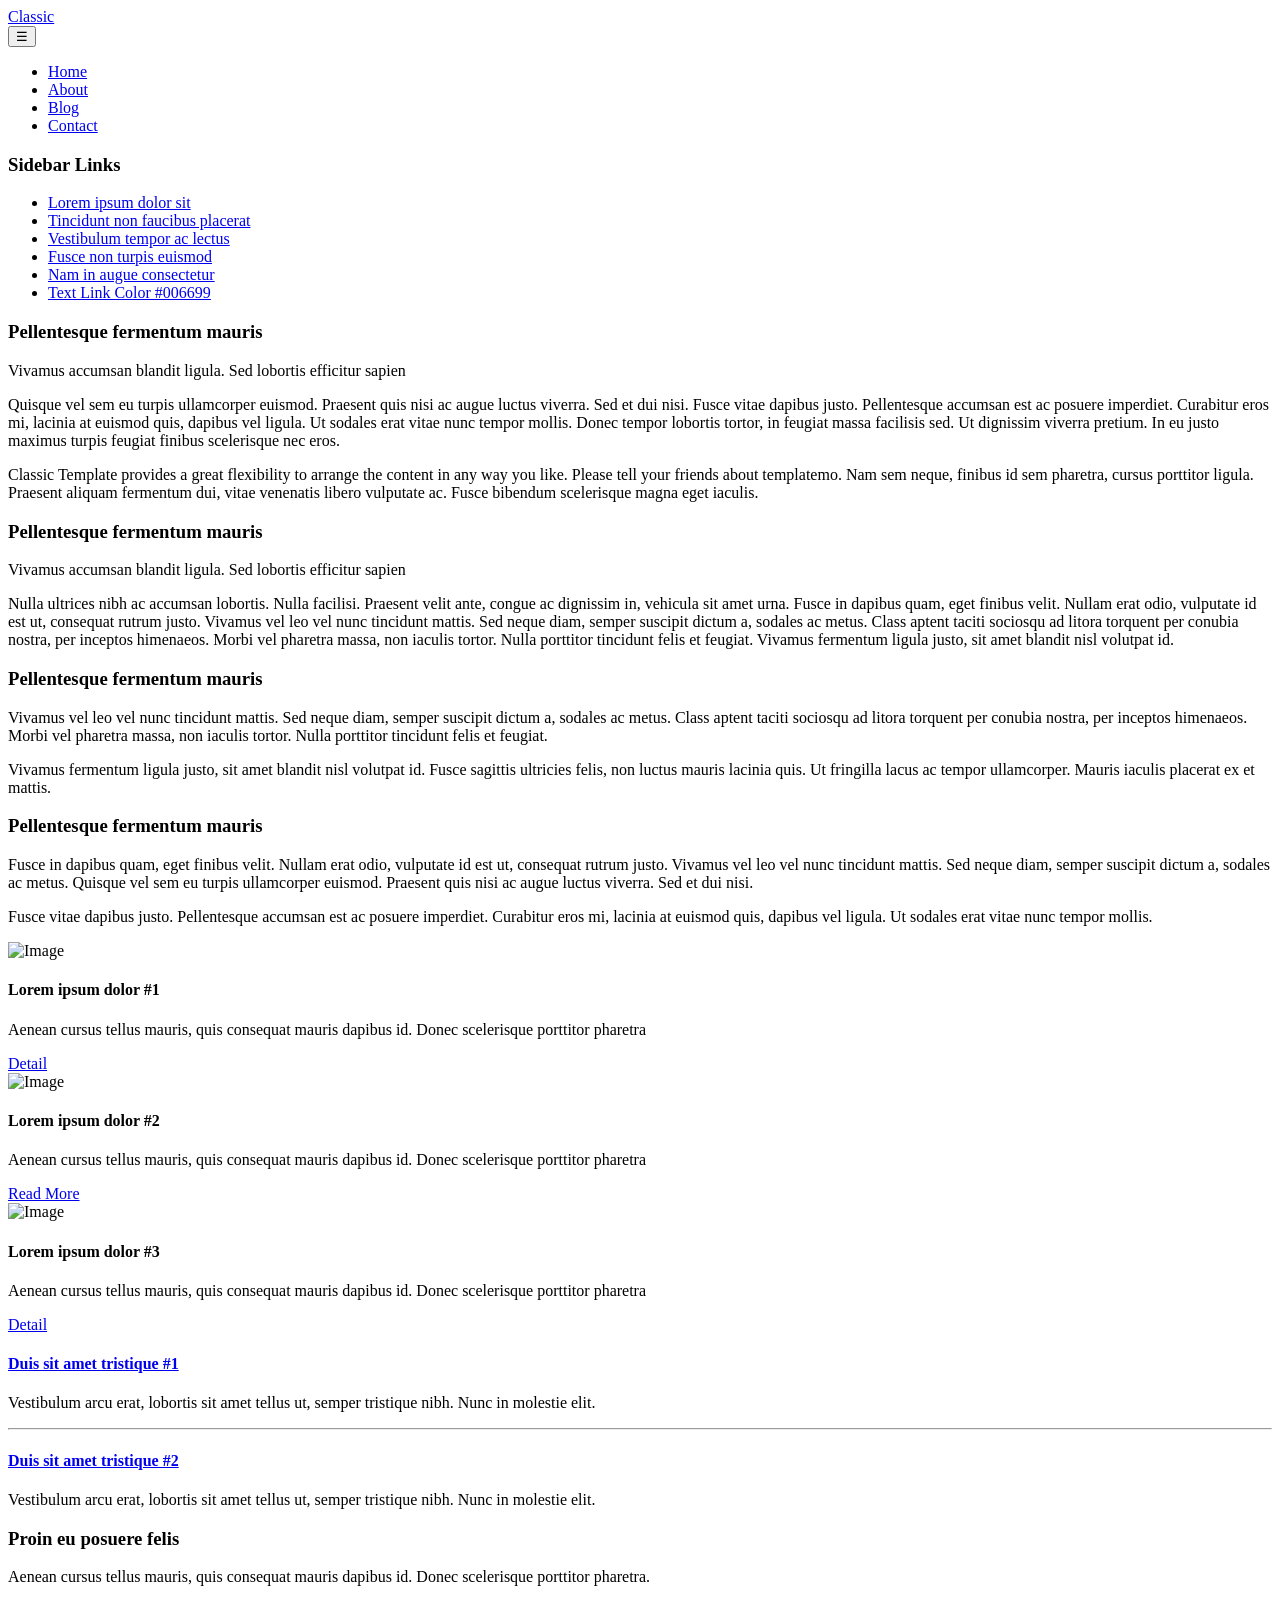
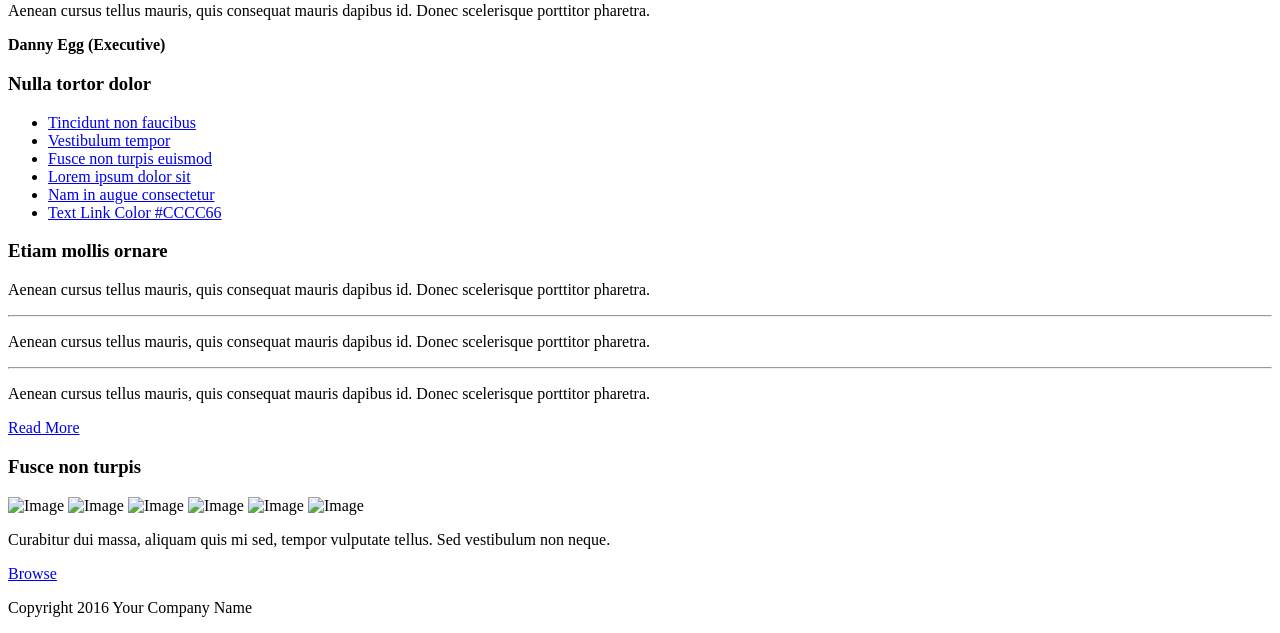
==== about.html @ a9e335c6 "Add files via upload" ====
<!DOCTYPE html>
<html>
<head>
    <meta charset="utf-8">
    <meta http-equiv="X-UA-Compatible" content="IE=edge">
    <meta name="viewport" content="width=device-width, initial-scale=1">

    <title>Classic - About Page</title>

    <link rel="stylesheet" href="https://fonts.googleapis.com/css?family=Open+Sans:300,400"> 
    <link rel="stylesheet" href="css/bootstrap.min.css">                                     
    <link rel="stylesheet" href="css/style.css">


</head>

    <body>
       
        <div class="header">
            <div class="container-fluid">
                <div class="header-inner">
                    <a href="#" class="navbar-brand site-name">Classic</a>
                    
           
                    <nav class="navbar main-nav">

                        <button class="navbar-toggler hidden-md-up" type="button" data-toggle="collapse" data-target="#tmNavbar">
                            &#9776;
                        </button>
                        
                        <div class="collapse navbar-toggleable-sm" id="tmNavbar">
                            <ul class="nav navbar-nav">
                                <li class="nav-item">
                                    <a href="index.html" class="nav-link">Home</a>
                                </li>
                                <li class="nav-item active">
                                    <a href="about.html" class="nav-link">About</a>
                                </li>
                                <li class="nav-item">
                                    <a href="blog.html" class="nav-link">Blog</a>
                                </li>
                                <li class="nav-item">
                                    <a href="contact.html" class="nav-link">Contact</a>
                                </li>
                            </ul>                        
                        </div>
                        
                    </nav>  

                </div>                                  
            </div>            
        </div>

        <div class="about-img-container">
            
        </div>

        <section class="section">
            <div class="container-fluid">
                <div class="row 2-rows-sm-swap">
                    <div class="col-xs-12 col-sm-12 col-md-4 col-lg-3 col-xl-3 2-rows-sm-down-2">
                        
                        <h3 class="gold-text">Sidebar Links</h3>
                        
                        <nav>
                            <ul class="nav">
                                <li><a href="#" class="text-link">Lorem ipsum dolor sit</a></li>
                                <li><a href="#" class="text-link">Tincidunt non faucibus placerat</a></li>
                                <li><a href="#" class="text-link">Vestibulum tempor ac lectus</a></li>
                                <li><a href="#" class="text-link">Fusce non turpis euismod</a></li>
                                <li><a href="#" class="text-link">Nam in augue consectetur</a></li>
                                <li><a href="#" class="text-link">Text Link Color #006699</a></li>
                            </ul>
                        </nav>   

                    </div>

                    <div class="col-xs-12 col-sm-12 col-md-8 col-lg-9 col-xl-9 2-rows-sm-down-1">
                        <h3 class="gold-text">Pellentesque fermentum mauris</h3>
                        <p>Vivamus accumsan blandit ligula. Sed lobortis efficitur sapien</p>
                        <p>Quisque vel sem eu turpis ullamcorper euismod. Praesent quis nisi ac augue luctus viverra. Sed et dui nisi. Fusce vitae dapibus justo. Pellentesque accumsan est ac posuere imperdiet. Curabitur eros mi, lacinia at euismod quis, dapibus vel ligula. Ut sodales erat vitae nunc tempor mollis. Donec tempor lobortis tortor, in feugiat massa facilisis sed. Ut dignissim viverra pretium. In eu justo maximus turpis feugiat finibus scelerisque nec eros.</p>
                        <p>
                        Classic Template provides a great flexibility to arrange the content in any way you like. Please tell your friends about templatemo. Nam sem neque, finibus id sem pharetra, cursus porttitor ligula. Praesent aliquam fermentum dui, vitae venenatis libero vulputate ac. Fusce bibendum scelerisque magna eget iaculis.</p>
                    </div>
                </div>
                
                <div class="row margin-t-mid">
                    <div class="col-xs-12">
                        <h3 class="gold-text">Pellentesque fermentum mauris</h3>
                        <p>Vivamus accumsan blandit ligula. Sed lobortis efficitur sapien</p>
                        <p>Nulla ultrices nibh ac accumsan lobortis. Nulla facilisi. Praesent velit ante, congue ac dignissim in, vehicula sit amet urna. Fusce in dapibus quam, eget finibus velit. Nullam erat odio, vulputate id est ut, consequat rutrum justo. Vivamus vel leo vel nunc tincidunt mattis. Sed neque diam, semper suscipit dictum a, sodales ac metus. Class aptent taciti sociosqu ad litora torquent per conubia nostra, per inceptos himenaeos. Morbi vel pharetra massa, non iaculis tortor. Nulla porttitor tincidunt felis et feugiat. Vivamus fermentum ligula justo, sit amet blandit nisl volutpat id.</p>
                    </div>
                </div>

                <div class="row margin-t-mid">
                    <div class="col-xs-12 col-sm-12 col-md-6 col-lg-6 col-xl-6 sm-m-b">
                        <h3 class="gold-text">Pellentesque fermentum mauris</h3>
                        <p>Vivamus vel leo vel nunc tincidunt mattis. Sed neque diam, semper suscipit dictum a, sodales ac metus. Class aptent taciti sociosqu ad litora torquent per conubia nostra, per inceptos himenaeos. Morbi vel pharetra massa, non iaculis tortor. Nulla porttitor tincidunt felis et feugiat.</p>
                        <p>Vivamus fermentum ligula justo, sit amet blandit nisl volutpat id. Fusce sagittis ultricies felis, non luctus mauris lacinia quis. Ut fringilla lacus ac tempor ullamcorper. Mauris iaculis placerat ex et mattis.</p>
                    </div>

                    <div class="col-xs-12 col-sm-12 col-md-6 col-lg-6 col-xl-6">
                        <h3 class="gold-text">Pellentesque fermentum mauris</h3>
                        <p>
                            Fusce in dapibus quam, eget finibus velit. Nullam erat odio, vulputate id est ut, consequat rutrum justo. Vivamus vel leo vel nunc tincidunt mattis. Sed neque diam, semper suscipit dictum a, sodales ac metus. Quisque vel sem eu turpis ullamcorper euismod. Praesent quis nisi ac augue luctus viverra. Sed et dui nisi.
                        </p>
                        <p>
                            Fusce vitae dapibus justo. Pellentesque accumsan est ac posuere imperdiet. Curabitur eros mi, lacinia at euismod quis, dapibus vel ligula. Ut sodales erat vitae nunc tempor mollis.
                        </p>
                    </div>

                </div>

                <div class="row margin-t-mid">
                    <div class="col-xs-12 col-sm-6 col-md-3 col-lg-3 col-xl-3">

                        <div class="content-box">
                            <img src="img/img-310x180-1.jpg" alt="Image" class="margin-b-30 img-fluid">
                            <h4 class="margin-b-20 gold-text">Lorem ipsum dolor #1</h4>
                            <p class="margin-b-20">Aenean cursus tellus mauris, quis
                            consequat mauris dapibus id. Donec
                            scelerisque porttitor pharetra</p>
                            <a href="#" class="btn text-uppercase">Detail</a>    
                        </div>  

                    </div>

                    <div class="col-xs-12 col-sm-6 col-md-3 col-lg-3 col-xl-3">

                        <div class="content-box">
                            <img src="img/img-310x180-2.jpg" alt="Image" class="margin-b-30 img-fluid">
                            <h4 class="margin-b-20 gold-text">Lorem ipsum dolor #2</h4>
                            <p class="margin-b-20">Aenean cursus tellus mauris, quis
                            consequat mauris dapibus id. Donec
                            scelerisque porttitor pharetra</p>
                            <a href="#" class="btn text-uppercase">Read More</a>    
                        </div>  

                    </div>

                    <div class="col-xs-12 col-sm-6 col-md-3 col-lg-3 col-xl-3">

                        <div class="content-box">
                            <img src="img/img-310x180-3.jpg" alt="Image" class="margin-b-30 img-fluid">
                            <h4 class="margin-b-20 gold-text">Lorem ipsum dolor #3</h4>
                            <p class="margin-b-20">Aenean cursus tellus mauris, quis
                            consequat mauris dapibus id. Donec
                            scelerisque porttitor pharetra</p>
                            <a href="#" class="btn text-uppercase">Detail</a>    
                        </div>  

                    </div>

                    <div class="col-xs-12 col-sm-6 col-md-3 col-lg-3 col-xl-3">

                        <div class="content-box margin-b-30">
                            <a href="#" class="text-link"><h4 class="margin-b-20 thin-font">Duis sit amet tristique #1</h4></a>
                            <p class="margin-b-30">Vestibulum arcu erat, lobortis sit amet tellus ut, semper tristique nibh. Nunc in molestie elit.</p><hr>
                        </div>
                        <div class="content-box">
                            <a href="#" class="text-link"><h4 class="margin-b-20 thin-font">Duis sit amet tristique #2</h4></a>
                            <p>Vestibulum arcu erat, lobortis sit amet tellus ut, semper tristique nibh. Nunc in molestie elit.</p>
                        </div>  

                    </div>
                </div> 

            </div>
        </section>
        
        <footer class="footer">
            <div class="container-fluid">
                <div class="row">
                    
                    <div class="col-xs-12 col-sm-6 col-md-6 col-lg-3 col-xl-3">
                        
                        <div class="footer-content-box">
                            <h3 class="gold-text title footer-content-box-title">Proin eu posuere felis</h3>
                            <div class="gray-bg">
                                <p>Aenean cursus tellus mauris, quis consequat mauris dapibus id. Donec scelerisque porttitor pharetra.</p>
                                <p>Aenean cursus tellus mauris, quis consequat mauris dapibus id. Donec scelerisque porttitor pharetra.</p>
                                <p><strong>Danny Egg (Executive)</strong></p>    
                            </div>    
                        </div>
                                                
                    </div>

                    <div class="col-xs-12 col-sm-6 col-md-6 col-lg-3 col-xl-3">
                        <div class="footer-content-box footer-links-container">
                        
                            <h3 class="gold-text title footer-content-box-title">Nulla tortor dolor</h3>
                            <nav>
                                <ul class="nav">
                                    <li><a href="#" class="footer-link">Tincidunt non faucibus</a></li>
                                    <li><a href="#" class="footer-link">Vestibulum tempor</a></li>
                                    <li><a href="#" class="footer-link">Fusce non turpis euismod</a></li>
                                    <li><a href="#" class="footer-link">Lorem ipsum dolor sit</a></li>
                                    <li><a href="#" class="footer-link">Nam in augue consectetur</a></li>
                                    <li><a href="#" class="footer-link">Text Link Color #CCCC66</a></li>
                                </ul>
                            </nav>

                        </div>
                        
                    </div>

   
                    <div class="clearfix hidden-lg-up"></div>

                    <div class="col-xs-12 col-sm-6 col-md-6 col-lg-3 col-xl-3">

                        <div class="footer-content-box">
                        
                            <h3 class="gold-text title footer-content-box-title">Etiam mollis ornare</h3>
                            <p class="margin-b-30">Aenean cursus tellus mauris, quis consequat mauris dapibus id. Donec scelerisque porttitor pharetra.</p><hr class="margin-b-30">
                            <p class="margin-b-30">Aenean cursus tellus mauris, quis consequat mauris dapibus id. Donec scelerisque porttitor pharetra.</p><hr class="margin-b-30">
                            <p class="margin-b-30">Aenean cursus tellus mauris, quis consequat mauris dapibus id. Donec scelerisque porttitor pharetra.</p>
                            <a href="#" class="btn btn-gray text-uppercase">Read More</a>

                        </div>
                        
                    </div>

                    <div class="col-xs-12 col-sm-6 col-md-6 col-lg-3 col-xl-3">

                        <div class="footer-content-box">
                        
                            <h3 class="gold-text title footer-content-box-title">Fusce non turpis</h3>
                            <div class="margin-b-30">
                                <img src="img/img-100x100-1.jpg" alt="Image" class="footer-thumbnail">
                                <img src="img/img-100x100-2.jpg" alt="Image" class="footer-thumbnail">
                                <img src="img/img-100x100-3.jpg" alt="Image" class="footer-thumbnail">
                                <img src="img/img-100x100-4.jpg" alt="Image" class="footer-thumbnail">
                                <img src="img/img-100x100-5.jpg" alt="Image" class="footer-thumbnail">
                                <img src="img/img-100x100-6.jpg" alt="Image" class="footer-thumbnail">
                            </div>
                            <p class="margin-b-20">Curabitur dui massa, aliquam quis mi sed, tempor vulputate tellus. Sed vestibulum non neque.</p>
                            <a href="#" class="btn btn-gray text-uppercase">Browse</a>

                        </div>
                        
                    </div>


                </div>

                <div class="row">
                    <div class="col-xs-12 copyright-col">
                        <p class="copyright-text">Copyright 2016 Your Company Name</p>
                    </div>
                </div>
            </div>
        </footer>

 
        <script src="js/jquery-1.11.3.min.js"></script>
        <script src="https://www.atlasestateagents.co.uk/javascript/tether.min.js"></script> 
        <script src="js/bootstrap.min.js"></script>
       
</body>
</html>
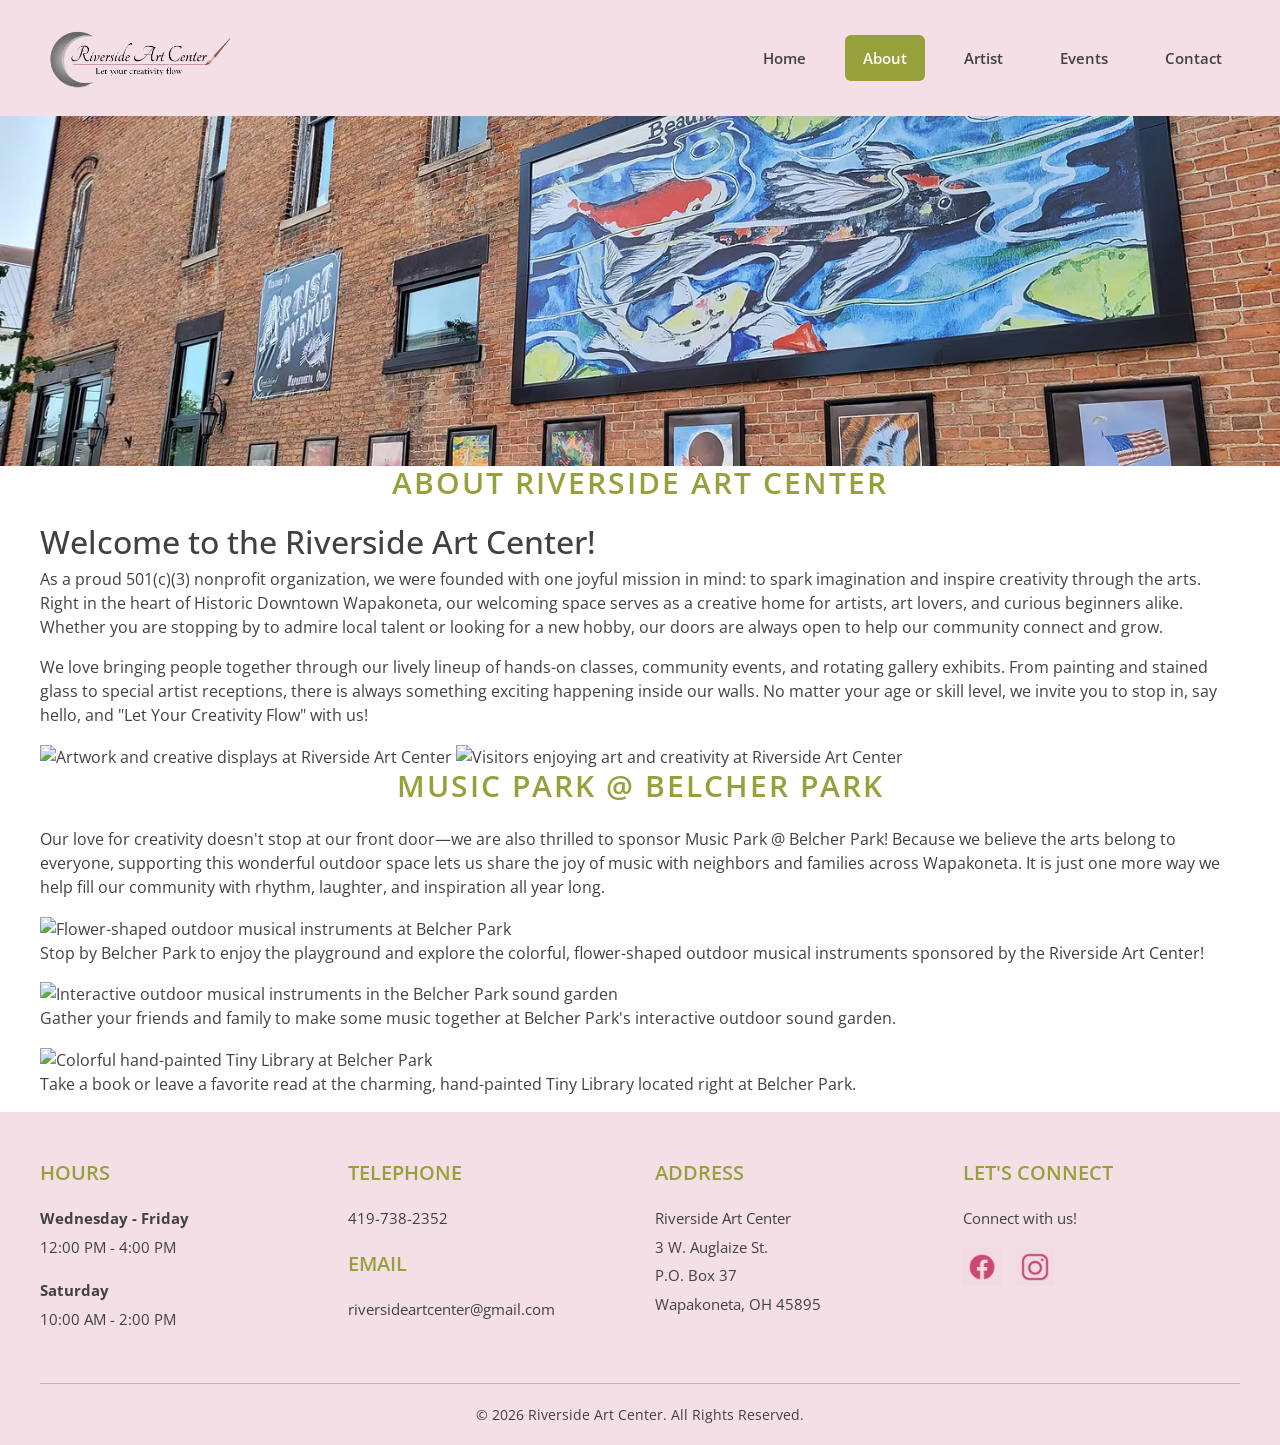
==== commit e50766af: "Update about.html" ====
--- a/about.html
+++ b/about.html
@@ -1,261 +1,339 @@
+
 <!DOCTYPE html>
-<html>
+<html lang="en">
 <head>
-    <meta charset="utf-8">
-    <meta http-equiv="X-UA-Compatible" content="IE=edge">
+    <meta charset="UTF-8">
     <meta name="viewport" content="width=device-width, initial-scale=1">
 
-    <title>Classic - About Page</title>
-
-    <link rel="stylesheet" href="https://fonts.googleapis.com/css?family=Open+Sans:300,400"> 
-    <link rel="stylesheet" href="css/bootstrap.min.css">                                     
-    <link rel="stylesheet" href="css/style.css">
-
-
+    <title>Riverside Art Center | About</title>
+
+    <!-- Google Font -->
+    <link rel="stylesheet" href="https://fonts.googleapis.com/css?family=Open+Sans:300,400,600,700">
+
+    <!-- Bootstrap stylesheet -->
+    <link rel="stylesheet" href="bootstrap.min.css">
+
+    <!-- Main stylesheet -->
+    <link rel="stylesheet" href="style.css">
 </head>
 
-    <body>
-       
-        <div class="header">
+<body>
+
+    <!-- HEADER: LOGO AND NAVIGATION -->
+    <header class="header">
+        <div class="container-fluid">
+            <div class="header-inner">
+
+                <!-- WEBSITE LOGO -->
+                <a href="index.html" class="logo-link">
+                    <img src="logooo.png"
+                         alt="Riverside Art Center Logo"
+                         class="rac-logo">
+                </a>
+
+                <!-- WEBSITE NAVIGATION -->
+                <nav class="main-nav" aria-label="Main navigation">
+                    <ul class="nav navbar-nav">
+
+                        <li class="nav-item">
+                            <a href="index.html" class="nav-link">Home</a>
+                        </li>
+
+                        <li class="nav-item active">
+                            <a href="about.html" class="nav-link"
+                               aria-current="page">About</a>
+                        </li>
+
+                        <li class="nav-item">
+                            <a href="artist.html" class="nav-link">Artist</a>
+                        </li>
+
+                        <li class="nav-item">
+                            <a href="events.html" class="nav-link">Events</a>
+                        </li>
+
+                        <li class="nav-item">
+                            <a href="contact.html" class="nav-link">Contact</a>
+                        </li>
+
+                    </ul>
+                </nav>
+
+            </div>
+        </div>
+    </header>
+
+
+    <!-- KOI FISH HEADER IMAGE -->
+    <section class="koi-banner">
+        <img src="home2.jpg"
+             alt="Beautiful koi fish swimming in water"
+             class="banner-image">
+    </section>
+
+
+    <!-- MAIN ABOUT PAGE CONTENT -->
+    <main>
+
+        <!-- WELCOME SECTION -->
+        <section class="about-welcome-section">
             <div class="container-fluid">
-                <div class="header-inner">
-                    <a href="#" class="navbar-brand site-name">Classic</a>
-                    
-           
-                    <nav class="navbar main-nav">
-
-                        <button class="navbar-toggler hidden-md-up" type="button" data-toggle="collapse" data-target="#tmNavbar">
-                            &#9776;
-                        </button>
-                        
-                        <div class="collapse navbar-toggleable-sm" id="tmNavbar">
-                            <ul class="nav navbar-nav">
-                                <li class="nav-item">
-                                    <a href="index.html" class="nav-link">Home</a>
-                                </li>
-                                <li class="nav-item active">
-                                    <a href="about.html" class="nav-link">About</a>
-                                </li>
-                                <li class="nav-item">
-                                    <a href="blog.html" class="nav-link">Blog</a>
-                                </li>
-                                <li class="nav-item">
-                                    <a href="contact.html" class="nav-link">Contact</a>
-                                </li>
-                            </ul>                        
+
+                <h1 class="section-heading">
+                    About Riverside Art Center
+                </h1>
+
+                <!-- WELCOME PARAGRAPHS IN ONE BOX -->
+                <div class="about-welcome-box">
+
+                    <h2>Welcome to the Riverside Art Center!</h2>
+
+                    <p>
+                        As a proud 501(c)(3) nonprofit organization,
+                        we were founded with one joyful mission in mind:
+                        to spark imagination and inspire creativity
+                        through the arts. Right in the heart of Historic
+                        Downtown Wapakoneta, our welcoming space serves
+                        as a creative home for artists, art lovers,
+                        and curious beginners alike. Whether you are
+                        stopping by to admire local talent or looking
+                        for a new hobby, our doors are always open
+                        to help our community connect and grow.
+                    </p>
+
+                    <p>
+                        We love bringing people together through our
+                        lively lineup of hands-on classes, community
+                        events, and rotating gallery exhibits. From
+                        painting and stained glass to special artist
+                        receptions, there is always something exciting
+                        happening inside our walls. No matter your age
+                        or skill level, we invite you to stop in,
+                        say hello, and "Let Your Creativity Flow"
+                        with us!
+                    </p>
+
+                </div>
+
+
+                <!-- TWO ABOUT IMAGES -->
+                <div class="about-image-grid">
+
+                    <!-- FIRST ABOUT IMAGE -->
+                    <img src="about1.jpg"
+                         alt="Artwork and creative displays at Riverside Art Center"
+                         class="about-image">
+
+                    <!-- SECOND ABOUT IMAGE -->
+                    <img src="about2.jpg"
+                         alt="Visitors enjoying art and creativity at Riverside Art Center"
+                         class="about-image">
+
+                </div>
+
+            </div>
+        </section>
+
+
+        <!-- MUSIC PARK SECTION -->
+        <section class="music-park-section">
+            <div class="container-fluid">
+
+                <h2 class="section-heading">
+                    Music Park @ Belcher Park
+                </h2>
+
+                <p class="music-park-intro">
+                    Our love for creativity doesn't stop at our front
+                    door—we are also thrilled to sponsor Music Park
+                    @ Belcher Park! Because we believe the arts belong
+                    to everyone, supporting this wonderful outdoor
+                    space lets us share the joy of music with neighbors
+                    and families across Wapakoneta. It is just one
+                    more way we help fill our community with rhythm,
+                    laughter, and inspiration all year long.
+                </p>
+
+
+                <!-- THREE MUSIC PARK IMAGE CARDS -->
+                <div class="music-park-grid">
+
+                    <!-- FIRST IMAGE: PLAYGROUND -->
+                    <article class="music-park-card">
+
+                        <img src="park1.jpg"
+                             alt="Flower-shaped outdoor musical instruments at Belcher Park"
+                             class="music-park-image">
+
+                        <div class="music-park-card-text">
+                            <p>
+                                Stop by Belcher Park to enjoy the
+                                playground and explore the colorful,
+                                flower-shaped outdoor musical
+                                instruments sponsored by the
+                                Riverside Art Center!
+                            </p>
                         </div>
-                        
-                    </nav>  
-
-                </div>                                  
-            </div>            
+
+                    </article>
+
+
+                    <!-- SECOND IMAGE: SOUND GARDEN -->
+                    <article class="music-park-card">
+
+                        <img src="park2.jpg"
+                             alt="Interactive outdoor musical instruments in the Belcher Park sound garden"
+                             class="music-park-image">
+
+                        <div class="music-park-card-text">
+                            <p>
+                                Gather your friends and family to
+                                make some music together at Belcher
+                                Park's interactive outdoor sound
+                                garden.
+                            </p>
+                        </div>
+
+                    </article>
+
+
+                    <!-- THIRD IMAGE: TINY LIBRARY -->
+                    <article class="music-park-card">
+
+                        <img src="park3.jpg"
+                             alt="Colorful hand-painted Tiny Library at Belcher Park"
+                             class="music-park-image">
+
+                        <div class="music-park-card-text">
+                            <p>
+                                Take a book or leave a favorite
+                                read at the charming, hand-painted
+                                Tiny Library located right at
+                                Belcher Park.
+                            </p>
+                        </div>
+
+                    </article>
+
+                </div>
+
+            </div>
+        </section>
+
+    </main>
+
+
+    <!-- FOOTER -->
+    <footer class="footer">
+
+        <div class="container-fluid">
+
+            <div class="footer-grid">
+
+                <!-- HOURS -->
+                <div class="footer-column">
+                    <h3>Hours</h3>
+
+                    <p>
+                        <strong>Wednesday - Friday</strong><br>
+                        12:00 PM - 4:00 PM
+                    </p>
+
+                    <p>
+                        <strong>Saturday</strong><br>
+                        10:00 AM - 2:00 PM
+                    </p>
+                </div>
+
+
+                <!-- TELEPHONE AND EMAIL -->
+                <div class="footer-column">
+                    <h3>Telephone</h3>
+
+                    <p>
+                        <a href="tel:4197382352">
+                            419-738-2352
+                        </a>
+                    </p>
+
+                    <h3 class="footer-subheading">Email</h3>
+
+                    <p>
+                        <a href="mailto:riversideartcenter@gmail.com">
+                            riversideartcenter@gmail.com
+                        </a>
+                    </p>
+                </div>
+
+
+                <!-- ADDRESS -->
+                <div class="footer-column">
+                    <h3>Address</h3>
+
+                    <p>
+                        Riverside Art Center<br>
+                        3 W. Auglaize St.<br>
+                        P.O. Box 37<br>
+                        Wapakoneta, OH 45895
+                    </p>
+                </div>
+
+
+                <!-- SOCIAL MEDIA -->
+                <div class="footer-column social-column">
+                    <h3>Let's Connect</h3>
+
+                    <p>Connect with us!</p>
+
+                    <div class="social-icons">
+
+                        <!-- FACEBOOK ICON -->
+                        <a href="https://www.facebook.com/"
+                           target="_blank"
+                           rel="noopener noreferrer"
+                           aria-label="Visit Riverside Art Center on Facebook">
+
+                            <img src="facebook.jpeg"
+                                 alt="Facebook"
+                                 class="social-icon">
+                        </a>
+
+
+                        <!-- INSTAGRAM ICON -->
+                        <a href="https://www.instagram.com/riversideartcenterwapak/?hl=en"
+                           target="_blank"
+                           rel="noopener noreferrer"
+                           aria-label="Visit Riverside Art Center on Instagram">
+
+                            <img src="instagram.jpeg"
+                                 alt="Instagram"
+                                 class="social-icon">
+                        </a>
+
+                    </div>
+                </div>
+
+            </div>
+
+
+            <!-- COPYRIGHT -->
+            <div class="copyright-col">
+                <p class="copyright-text">
+                    © 2026 Riverside Art Center. All Rights Reserved.
+                </p>
+            </div>
+
         </div>
 
-        <div class="about-img-container">
-            
-        </div>
-
-        <section class="section">
-            <div class="container-fluid">
-                <div class="row 2-rows-sm-swap">
-                    <div class="col-xs-12 col-sm-12 col-md-4 col-lg-3 col-xl-3 2-rows-sm-down-2">
-                        
-                        <h3 class="gold-text">Sidebar Links</h3>
-                        
-                        <nav>
-                            <ul class="nav">
-                                <li><a href="#" class="text-link">Lorem ipsum dolor sit</a></li>
-                                <li><a href="#" class="text-link">Tincidunt non faucibus placerat</a></li>
-                                <li><a href="#" class="text-link">Vestibulum tempor ac lectus</a></li>
-                                <li><a href="#" class="text-link">Fusce non turpis euismod</a></li>
-                                <li><a href="#" class="text-link">Nam in augue consectetur</a></li>
-                                <li><a href="#" class="text-link">Text Link Color #006699</a></li>
-                            </ul>
-                        </nav>   
-
-                    </div>
-
-                    <div class="col-xs-12 col-sm-12 col-md-8 col-lg-9 col-xl-9 2-rows-sm-down-1">
-                        <h3 class="gold-text">Pellentesque fermentum mauris</h3>
-                        <p>Vivamus accumsan blandit ligula. Sed lobortis efficitur sapien</p>
-                        <p>Quisque vel sem eu turpis ullamcorper euismod. Praesent quis nisi ac augue luctus viverra. Sed et dui nisi. Fusce vitae dapibus justo. Pellentesque accumsan est ac posuere imperdiet. Curabitur eros mi, lacinia at euismod quis, dapibus vel ligula. Ut sodales erat vitae nunc tempor mollis. Donec tempor lobortis tortor, in feugiat massa facilisis sed. Ut dignissim viverra pretium. In eu justo maximus turpis feugiat finibus scelerisque nec eros.</p>
-                        <p>
-                        Classic Template provides a great flexibility to arrange the content in any way you like. Please tell your friends about templatemo. Nam sem neque, finibus id sem pharetra, cursus porttitor ligula. Praesent aliquam fermentum dui, vitae venenatis libero vulputate ac. Fusce bibendum scelerisque magna eget iaculis.</p>
-                    </div>
-                </div>
-                
-                <div class="row margin-t-mid">
-                    <div class="col-xs-12">
-                        <h3 class="gold-text">Pellentesque fermentum mauris</h3>
-                        <p>Vivamus accumsan blandit ligula. Sed lobortis efficitur sapien</p>
-                        <p>Nulla ultrices nibh ac accumsan lobortis. Nulla facilisi. Praesent velit ante, congue ac dignissim in, vehicula sit amet urna. Fusce in dapibus quam, eget finibus velit. Nullam erat odio, vulputate id est ut, consequat rutrum justo. Vivamus vel leo vel nunc tincidunt mattis. Sed neque diam, semper suscipit dictum a, sodales ac metus. Class aptent taciti sociosqu ad litora torquent per conubia nostra, per inceptos himenaeos. Morbi vel pharetra massa, non iaculis tortor. Nulla porttitor tincidunt felis et feugiat. Vivamus fermentum ligula justo, sit amet blandit nisl volutpat id.</p>
-                    </div>
-                </div>
-
-                <div class="row margin-t-mid">
-                    <div class="col-xs-12 col-sm-12 col-md-6 col-lg-6 col-xl-6 sm-m-b">
-                        <h3 class="gold-text">Pellentesque fermentum mauris</h3>
-                        <p>Vivamus vel leo vel nunc tincidunt mattis. Sed neque diam, semper suscipit dictum a, sodales ac metus. Class aptent taciti sociosqu ad litora torquent per conubia nostra, per inceptos himenaeos. Morbi vel pharetra massa, non iaculis tortor. Nulla porttitor tincidunt felis et feugiat.</p>
-                        <p>Vivamus fermentum ligula justo, sit amet blandit nisl volutpat id. Fusce sagittis ultricies felis, non luctus mauris lacinia quis. Ut fringilla lacus ac tempor ullamcorper. Mauris iaculis placerat ex et mattis.</p>
-                    </div>
-
-                    <div class="col-xs-12 col-sm-12 col-md-6 col-lg-6 col-xl-6">
-                        <h3 class="gold-text">Pellentesque fermentum mauris</h3>
-                        <p>
-                            Fusce in dapibus quam, eget finibus velit. Nullam erat odio, vulputate id est ut, consequat rutrum justo. Vivamus vel leo vel nunc tincidunt mattis. Sed neque diam, semper suscipit dictum a, sodales ac metus. Quisque vel sem eu turpis ullamcorper euismod. Praesent quis nisi ac augue luctus viverra. Sed et dui nisi.
-                        </p>
-                        <p>
-                            Fusce vitae dapibus justo. Pellentesque accumsan est ac posuere imperdiet. Curabitur eros mi, lacinia at euismod quis, dapibus vel ligula. Ut sodales erat vitae nunc tempor mollis.
-                        </p>
-                    </div>
-
-                </div>
-
-                <div class="row margin-t-mid">
-                    <div class="col-xs-12 col-sm-6 col-md-3 col-lg-3 col-xl-3">
-
-                        <div class="content-box">
-                            <img src="img/img-310x180-1.jpg" alt="Image" class="margin-b-30 img-fluid">
-                            <h4 class="margin-b-20 gold-text">Lorem ipsum dolor #1</h4>
-                            <p class="margin-b-20">Aenean cursus tellus mauris, quis
-                            consequat mauris dapibus id. Donec
-                            scelerisque porttitor pharetra</p>
-                            <a href="#" class="btn text-uppercase">Detail</a>    
-                        </div>  
-
-                    </div>
-
-                    <div class="col-xs-12 col-sm-6 col-md-3 col-lg-3 col-xl-3">
-
-                        <div class="content-box">
-                            <img src="img/img-310x180-2.jpg" alt="Image" class="margin-b-30 img-fluid">
-                            <h4 class="margin-b-20 gold-text">Lorem ipsum dolor #2</h4>
-                            <p class="margin-b-20">Aenean cursus tellus mauris, quis
-                            consequat mauris dapibus id. Donec
-                            scelerisque porttitor pharetra</p>
-                            <a href="#" class="btn text-uppercase">Read More</a>    
-                        </div>  
-
-                    </div>
-
-                    <div class="col-xs-12 col-sm-6 col-md-3 col-lg-3 col-xl-3">
-
-                        <div class="content-box">
-                            <img src="img/img-310x180-3.jpg" alt="Image" class="margin-b-30 img-fluid">
-                            <h4 class="margin-b-20 gold-text">Lorem ipsum dolor #3</h4>
-                            <p class="margin-b-20">Aenean cursus tellus mauris, quis
-                            consequat mauris dapibus id. Donec
-                            scelerisque porttitor pharetra</p>
-                            <a href="#" class="btn text-uppercase">Detail</a>    
-                        </div>  
-
-                    </div>
-
-                    <div class="col-xs-12 col-sm-6 col-md-3 col-lg-3 col-xl-3">
-
-                        <div class="content-box margin-b-30">
-                            <a href="#" class="text-link"><h4 class="margin-b-20 thin-font">Duis sit amet tristique #1</h4></a>
-                            <p class="margin-b-30">Vestibulum arcu erat, lobortis sit amet tellus ut, semper tristique nibh. Nunc in molestie elit.</p><hr>
-                        </div>
-                        <div class="content-box">
-                            <a href="#" class="text-link"><h4 class="margin-b-20 thin-font">Duis sit amet tristique #2</h4></a>
-                            <p>Vestibulum arcu erat, lobortis sit amet tellus ut, semper tristique nibh. Nunc in molestie elit.</p>
-                        </div>  
-
-                    </div>
-                </div> 
-
-            </div>
-        </section>
-        
-        <footer class="footer">
-            <div class="container-fluid">
-                <div class="row">
-                    
-                    <div class="col-xs-12 col-sm-6 col-md-6 col-lg-3 col-xl-3">
-                        
-                        <div class="footer-content-box">
-                            <h3 class="gold-text title footer-content-box-title">Proin eu posuere felis</h3>
-                            <div class="gray-bg">
-                                <p>Aenean cursus tellus mauris, quis consequat mauris dapibus id. Donec scelerisque porttitor pharetra.</p>
-                                <p>Aenean cursus tellus mauris, quis consequat mauris dapibus id. Donec scelerisque porttitor pharetra.</p>
-                                <p><strong>Danny Egg (Executive)</strong></p>    
-                            </div>    
-                        </div>
-                                                
-                    </div>
-
-                    <div class="col-xs-12 col-sm-6 col-md-6 col-lg-3 col-xl-3">
-                        <div class="footer-content-box footer-links-container">
-                        
-                            <h3 class="gold-text title footer-content-box-title">Nulla tortor dolor</h3>
-                            <nav>
-                                <ul class="nav">
-                                    <li><a href="#" class="footer-link">Tincidunt non faucibus</a></li>
-                                    <li><a href="#" class="footer-link">Vestibulum tempor</a></li>
-                                    <li><a href="#" class="footer-link">Fusce non turpis euismod</a></li>
-                                    <li><a href="#" class="footer-link">Lorem ipsum dolor sit</a></li>
-                                    <li><a href="#" class="footer-link">Nam in augue consectetur</a></li>
-                                    <li><a href="#" class="footer-link">Text Link Color #CCCC66</a></li>
-                                </ul>
-                            </nav>
-
-                        </div>
-                        
-                    </div>
-
-   
-                    <div class="clearfix hidden-lg-up"></div>
-
-                    <div class="col-xs-12 col-sm-6 col-md-6 col-lg-3 col-xl-3">
-
-                        <div class="footer-content-box">
-                        
-                            <h3 class="gold-text title footer-content-box-title">Etiam mollis ornare</h3>
-                            <p class="margin-b-30">Aenean cursus tellus mauris, quis consequat mauris dapibus id. Donec scelerisque porttitor pharetra.</p><hr class="margin-b-30">
-                            <p class="margin-b-30">Aenean cursus tellus mauris, quis consequat mauris dapibus id. Donec scelerisque porttitor pharetra.</p><hr class="margin-b-30">
-                            <p class="margin-b-30">Aenean cursus tellus mauris, quis consequat mauris dapibus id. Donec scelerisque porttitor pharetra.</p>
-                            <a href="#" class="btn btn-gray text-uppercase">Read More</a>
-
-                        </div>
-                        
-                    </div>
-
-                    <div class="col-xs-12 col-sm-6 col-md-6 col-lg-3 col-xl-3">
-
-                        <div class="footer-content-box">
-                        
-                            <h3 class="gold-text title footer-content-box-title">Fusce non turpis</h3>
-                            <div class="margin-b-30">
-                                <img src="img/img-100x100-1.jpg" alt="Image" class="footer-thumbnail">
-                                <img src="img/img-100x100-2.jpg" alt="Image" class="footer-thumbnail">
-                                <img src="img/img-100x100-3.jpg" alt="Image" class="footer-thumbnail">
-                                <img src="img/img-100x100-4.jpg" alt="Image" class="footer-thumbnail">
-                                <img src="img/img-100x100-5.jpg" alt="Image" class="footer-thumbnail">
-                                <img src="img/img-100x100-6.jpg" alt="Image" class="footer-thumbnail">
-                            </div>
-                            <p class="margin-b-20">Curabitur dui massa, aliquam quis mi sed, tempor vulputate tellus. Sed vestibulum non neque.</p>
-                            <a href="#" class="btn btn-gray text-uppercase">Browse</a>
-
-                        </div>
-                        
-                    </div>
-
-
-                </div>
-
-                <div class="row">
-                    <div class="col-xs-12 copyright-col">
-                        <p class="copyright-text">Copyright 2016 Your Company Name</p>
-                    </div>
-                </div>
-            </div>
-        </footer>
-
- 
-        <script src="js/jquery-1.11.3.min.js"></script>
-        <script src="https://www.atlasestateagents.co.uk/javascript/tether.min.js"></script> 
-        <script src="js/bootstrap.min.js"></script>
-       
+    </footer>
+
+
+    <!-- TEMPLATE SCRIPTS -->
+    <script src="js/jquery-1.11.3.min.js"></script>
+    <script src="https://www.atlasestateagents.co.uk/javascript/tether.min.js"></script>
+    <script src="js/bootstrap.min.js"></script>
+
 </body>
-</html>+</html>
+
+</html>
--- a/style.css
+++ b/style.css
@@ -0,0 +1,681 @@
+
+/* =========================================
+   RIVERSIDE ART CENTER - HOME PAGE DESIGN
+   ========================================= */
+
+/* COLOR PALETTE */
+:root {
+    --pink-light: #F4DFE6;
+    --pink: #E0A3BB;
+    --blue-light: #D6E6E7;
+    --sage-light: #C5CC82;
+    --sage-dark: #97A13B;
+    --text-dark: #414141;
+    --white: #FFFFFF;
+}
+
+/* GENERAL PAGE SETTINGS */
+* {
+    box-sizing: border-box;
+}
+
+body {
+    margin: 0;
+    padding: 0;
+    color: var(--text-dark);
+    background-color: var(--white);
+    font-family: 'Open Sans', Helvetica, Arial, sans-serif;
+    font-size: 16px;
+    overflow-x: hidden;
+}
+
+.container-fluid {
+    width: 100%;
+    max-width: 1250px;
+    margin: 0 auto;
+    padding-left: 25px;
+    padding-right: 25px;
+}
+
+a {
+    transition: all 0.3s ease;
+}
+
+
+/* =========================================
+   HEADER AND NAVIGATION
+   ========================================= */
+
+.header {
+    background-color: var(--pink-light);
+    width: 100%;
+    padding: 8px 0;
+}
+
+.header-inner {
+    min-height: 85px;
+    display: flex;
+    align-items: center;
+    justify-content: space-between;
+    gap: 20px;
+}
+
+/* LOGO */
+.logo-link {
+    display: flex;
+    align-items: center;
+    flex-shrink: 0;
+}
+
+.rac-logo {
+    width: 200px;
+    height: 100px;
+    object-fit: contain;
+}
+
+/* NAVIGATION */
+.main-nav .navbar-nav {
+    display: flex;
+    flex-direction: row;
+    align-items: center;
+    flex-wrap: wrap;
+    gap: 5px;
+    list-style: none;
+    margin: 0;
+    padding: 0;
+}
+
+.navbar-nav .nav-link {
+    display: block;
+    color: var(--text-dark);
+    font-size: 15px;
+    font-weight: 600;
+    padding: 12px 18px;
+    border-radius: 6px;
+    text-decoration: none;
+}
+
+.navbar-nav .nav-link:hover,
+.navbar-nav .nav-link:focus,
+.nav-item.active .nav-link {
+    color: var(--white);
+    background-color: var(--sage-dark);
+}
+
+
+/* =========================================
+   KOI FISH BANNER
+   ========================================= */
+
+.koi-banner {
+    width: 100%;
+    height: 350px;
+    overflow: hidden;
+    background-color: var(--blue-light);
+}
+
+.banner-image {
+    width: 100%;
+    height: 100%;
+    display: block;
+    object-fit: cover;
+    object-position: center;
+}
+
+
+/* =========================================
+   MISSION STATEMENT
+   ========================================= */
+
+.mission-section {
+    padding: 55px 0 45px;
+    text-align: center;
+    background-color: var(--white);
+}
+
+.section-heading {
+    color: var(--sage-dark);
+    font-size: 30px;
+    font-weight: 600;
+    text-align: center;
+    text-transform: uppercase;
+    letter-spacing: 2px;
+    margin: 0 0 25px;
+}
+
+.mission-text {
+    max-width: 950px;
+    margin: 0 auto 30px;
+    font-size: 17px;
+    line-height: 1.9;
+}
+
+.mission-image {
+    display: block;
+    width: 100%;
+    max-width: 1000px;
+    height: 350px;
+    object-fit: cover;
+    object-position: center;
+    margin: 0 auto;
+    border-radius: 8px;
+}
+
+
+/* =========================================
+   FOUR CONTENT BOXES
+   ========================================= */
+
+.features-section {
+    padding: 65px 0 75px;
+    background-color: var(--blue-light);
+}
+
+.features-intro {
+    text-align: center;
+    font-size: 17px;
+    margin: 0 auto 40px;
+}
+
+/* TWO BY TWO GRID */
+.features-grid {
+    display: grid;
+    grid-template-columns: repeat(2, minmax(0, 1fr));
+    gap: 30px;
+    max-width: 1000px;
+    margin: 0 auto;
+}
+
+/* INDIVIDUAL CARDS */
+.content-box {
+    background-color: var(--white);
+    border-radius: 10px;
+    overflow: hidden;
+    box-shadow: 0 4px 12px rgba(0, 0, 0, 0.08);
+    display: flex;
+    flex-direction: column;
+    text-align: center;
+    max-width: none;
+    margin: 0;
+    transition: transform 0.3s ease, box-shadow 0.3s ease;
+}
+
+.content-box:hover {
+    transform: translateY(-5px);
+    box-shadow: 0 8px 18px rgba(0, 0, 0, 0.12);
+}
+
+/* CARD IMAGES */
+.feature-image {
+    display: block;
+    width: 100%;
+    height: 240px;
+    object-fit: cover;
+}
+
+/* CARD TEXT */
+.content-box-text {
+    padding: 25px 25px 30px;
+    display: flex;
+    flex-direction: column;
+    flex-grow: 1;
+    align-items: center;
+}
+
+.content-box h3 {
+    color: var(--sage-dark);
+    font-size: 23px;
+    font-weight: 600;
+    margin: 0 0 15px;
+}
+
+.content-box p {
+    font-size: 15px;
+    line-height: 1.8;
+    margin: 0 0 25px;
+    flex-grow: 1;
+}
+
+/* READ MORE BUTTON */
+.read-more {
+    display: inline-block;
+    color: var(--white);
+    background-color: var(--pink);
+    border: none;
+    border-radius: 5px;
+    padding: 11px 28px;
+    font-size: 14px;
+    font-weight: 600;
+    text-transform: uppercase;
+    text-decoration: none;
+}
+
+.read-more:hover,
+.read-more:focus {
+    color: var(--white);
+    background-color: var(--sage-dark);
+    text-decoration: none;
+}
+
+
+/* =========================================
+   FOOTER
+   ========================================= */
+
+.footer {
+    background-color: var(--pink-light);
+    color: var(--text-dark);
+    padding: 50px 0 0;
+    font-size: 15px;
+}
+
+.footer-grid {
+    display: grid;
+    grid-template-columns: repeat(4, minmax(0, 1fr));
+    gap: 30px;
+    padding-bottom: 35px;
+}
+
+.footer-column h3 {
+    color: var(--sage-dark);
+    font-size: 20px;
+    font-weight: 600;
+    margin: 0 0 20px;
+    text-transform: uppercase;
+}
+
+.footer-column p {
+    line-height: 1.9;
+    margin-bottom: 15px;
+}
+
+.footer-column a {
+    color: var(--text-dark);
+    text-decoration: none;
+    overflow-wrap: anywhere;
+}
+
+.footer-column a:hover {
+    color: var(--sage-dark);
+    text-decoration: underline;
+}
+
+.footer-subheading {
+    margin-top: 20px !important;
+}
+
+/* SOCIAL MEDIA ICONS */
+.social-icons {
+    display: flex;
+    align-items: center;
+    gap: 15px;
+    margin-top: 15px;
+}
+
+.social-icons a {
+    display: inline-flex;
+    align-items: center;
+    justify-content: center;
+}
+
+.social-icon {
+    width: 38px;
+    height: 38px;
+    object-fit: contain;
+    transition: transform 0.3s ease;
+}
+
+.social-icon:hover {
+    transform: scale(1.15);
+}
+
+/* COPYRIGHT */
+.copyright-col {
+    border-top: 1px solid var(--pink);
+    text-align: center;
+    padding: 20px 10px;
+}
+
+.copyright-text {
+    color: var(--text-dark);
+    font-size: 14px;
+    margin: 0;
+}
+
+
+/* =========================================
+   TABLET RESPONSIVE DESIGN
+   ========================================= */
+
+@media (max-width: 900px) {
+
+    .header-inner {
+        flex-direction: column;
+        justify-content: center;
+        gap: 5px;
+        padding: 10px 0;
+    }
+
+    .rac-logo {
+        width: 110px;
+        height: 60px;
+    }
+
+    .main-nav .navbar-nav {
+        justify-content: center;
+    }
+
+    .navbar-nav .nav-link {
+        padding: 10px 13px;
+    }
+
+    .footer-grid {
+        grid-template-columns: repeat(2, minmax(0, 1fr));
+    }
+
+}
+
+
+/* =========================================
+   MOBILE RESPONSIVE DESIGN
+   ========================================= */
+
+@media (max-width: 600px) {
+
+    .container-fluid {
+        padding-left: 18px;
+        padding-right: 18px;
+    }
+
+    /* HEADER */
+    .header-inner {
+        flex-direction: column;
+        gap: 8px;
+    }
+
+    .rac-logo {
+        width: 100px;
+        height: 55px;
+    }
+
+    .main-nav {
+        width: 100%;
+    }
+
+    .main-nav .navbar-nav {
+        justify-content: center;
+        gap: 3px;
+    }
+
+    .navbar-nav .nav-link {
+        font-size: 13px;
+        padding: 9px 10px;
+    }
+
+    /* BANNER */
+    .koi-banner {
+        height: 220px;
+    }
+
+    /* MISSION */
+    .mission-section {
+        padding: 40px 0;
+    }
+
+    .section-heading {
+        font-size: 24px;
+    }
+
+    .mission-text {
+        font-size: 15px;
+        line-height: 1.8;
+    }
+
+    .mission-image {
+        height: 230px;
+    }
+
+    /* CONTENT BOXES */
+    .features-section {
+        padding: 45px 0;
+    }
+
+    .features-grid {
+        grid-template-columns: 1fr;
+        gap: 25px;
+    }
+
+    .feature-image {
+        height: 210px;
+    }
+
+    .content-box-text {
+        padding: 20px;
+    }
+
+    /* FOOTER */
+    .footer {
+        padding-top: 40px;
+    }
+
+    .footer-grid {
+        grid-template-columns: 1fr;
+        gap: 20px;
+    }
+
+    .footer-column {
+        text-align: center;
+    }
+
+    .social-icons {
+        justify-content: center;
+    }
+
+    .copyright-text {
+        font-size: 12px;
+    }
+
+   
+/* =========================================
+   ABOUT PAGE - WELCOME SECTION
+   ========================================= */
+
+.about-welcome-section {
+    padding: 55px 0 65px;
+    background-color: var(--white);
+}
+
+.about-welcome-box {
+    max-width: 1050px;
+    margin: 0 auto 40px;
+    padding: 40px 45px;
+    background-color: var(--pink-light);
+    border-radius: 12px;
+    text-align: center;
+    box-shadow: 0 4px 12px rgba(0, 0, 0, 0.07);
+}
+
+.about-welcome-box h2 {
+    color: var(--sage-dark);
+    font-size: 25px;
+    font-weight: 600;
+    margin: 0 0 20px;
+}
+
+.about-welcome-box p {
+    font-size: 16px;
+    line-height: 1.9;
+    margin: 0 0 18px;
+}
+
+.about-welcome-box p:last-child {
+    margin-bottom: 0;
+}
+
+
+/* TWO ABOUT IMAGES */
+
+.about-image-grid {
+    display: grid;
+    grid-template-columns: repeat(2, minmax(0, 1fr));
+    gap: 30px;
+    max-width: 1050px;
+    margin: 0 auto;
+}
+
+.about-image {
+    display: block;
+    width: 100%;
+    height: 330px;
+    object-fit: cover;
+    border-radius: 10px;
+    box-shadow: 0 4px 12px rgba(0, 0, 0, 0.08);
+}
+
+
+/* =========================================
+   MUSIC PARK SECTION
+   ========================================= */
+
+.music-park-section {
+    padding: 65px 0 75px;
+    background-color: var(--blue-light);
+}
+
+.music-park-intro {
+    max-width: 1000px;
+    margin: 0 auto 40px;
+    text-align: center;
+    font-size: 17px;
+    line-height: 1.9;
+}
+
+
+/* THREE MUSIC PARK CARDS */
+
+.music-park-grid {
+    display: grid;
+    grid-template-columns: repeat(3, minmax(0, 1fr));
+    gap: 25px;
+    max-width: 1150px;
+    margin: 0 auto;
+}
+
+.music-park-card {
+    display: flex;
+    flex-direction: column;
+    background-color: var(--white);
+    border-radius: 10px;
+    overflow: hidden;
+    text-align: center;
+    box-shadow: 0 4px 12px rgba(0, 0, 0, 0.08);
+    transition: transform 0.3s ease, box-shadow 0.3s ease;
+}
+
+.music-park-card:hover {
+    transform: translateY(-5px);
+    box-shadow: 0 8px 18px rgba(0, 0, 0, 0.12);
+}
+
+.music-park-image {
+    display: block;
+    width: 100%;
+    height: 250px;
+    object-fit: cover;
+}
+
+.music-park-card-text {
+    padding: 25px 20px;
+    flex-grow: 1;
+    display: flex;
+    align-items: center;
+    justify-content: center;
+}
+
+.music-park-card-text p {
+    font-size: 15px;
+    line-height: 1.8;
+    margin: 0;
+}
+
+
+/* =========================================
+   ABOUT PAGE RESPONSIVE DESIGN
+   ========================================= */
+
+@media (max-width: 900px) {
+
+    .music-park-grid {
+        grid-template-columns: repeat(2, minmax(0, 1fr));
+    }
+
+    .music-park-card:last-child {
+        grid-column: 1 / -1;
+        max-width: 500px;
+        width: 100%;
+        justify-self: center;
+    }
+
+    .about-image {
+        height: 280px;
+    }
+}
+
+
+@media (max-width: 600px) {
+
+    .about-welcome-section {
+        padding: 40px 0;
+    }
+
+    .about-welcome-box {
+        padding: 25px 20px;
+    }
+
+    .about-welcome-box h2 {
+        font-size: 21px;
+    }
+
+    .about-welcome-box p {
+        font-size: 15px;
+    }
+
+    .about-image-grid {
+        grid-template-columns: 1fr;
+        gap: 20px;
+    }
+
+    .about-image {
+        height: 230px;
+    }
+
+    .music-park-section {
+        padding: 45px 0;
+    }
+
+    .music-park-intro {
+        font-size: 15px;
+        line-height: 1.8;
+    }
+
+    .music-park-grid {
+        grid-template-columns: 1fr;
+        gap: 25px;
+    }
+
+    .music-park-card:last-child {
+        grid-column: auto;
+        max-width: none;
+    }
+
+    .music-park-image {
+        height: 230px;
+    }
+
+    .music-park-card-text {
+        padding: 22px;
+    }
+}
+
+
+}
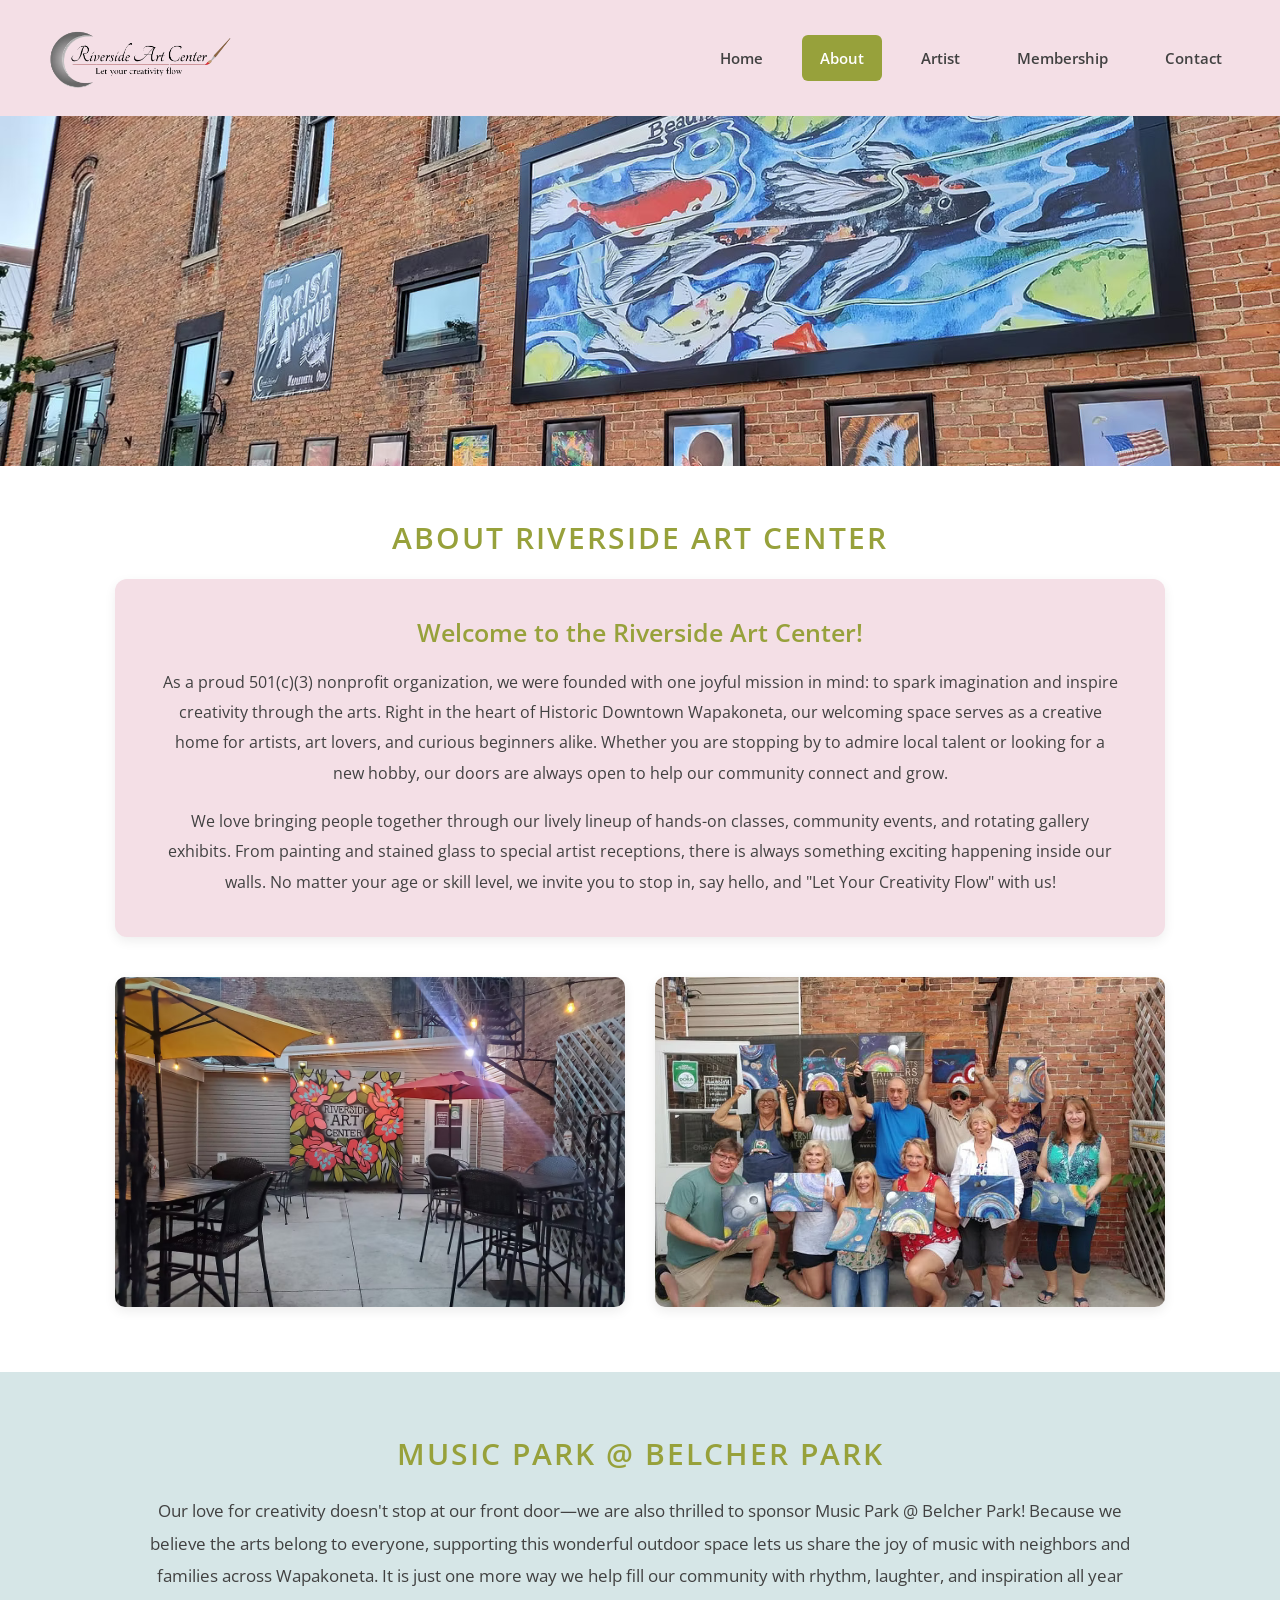
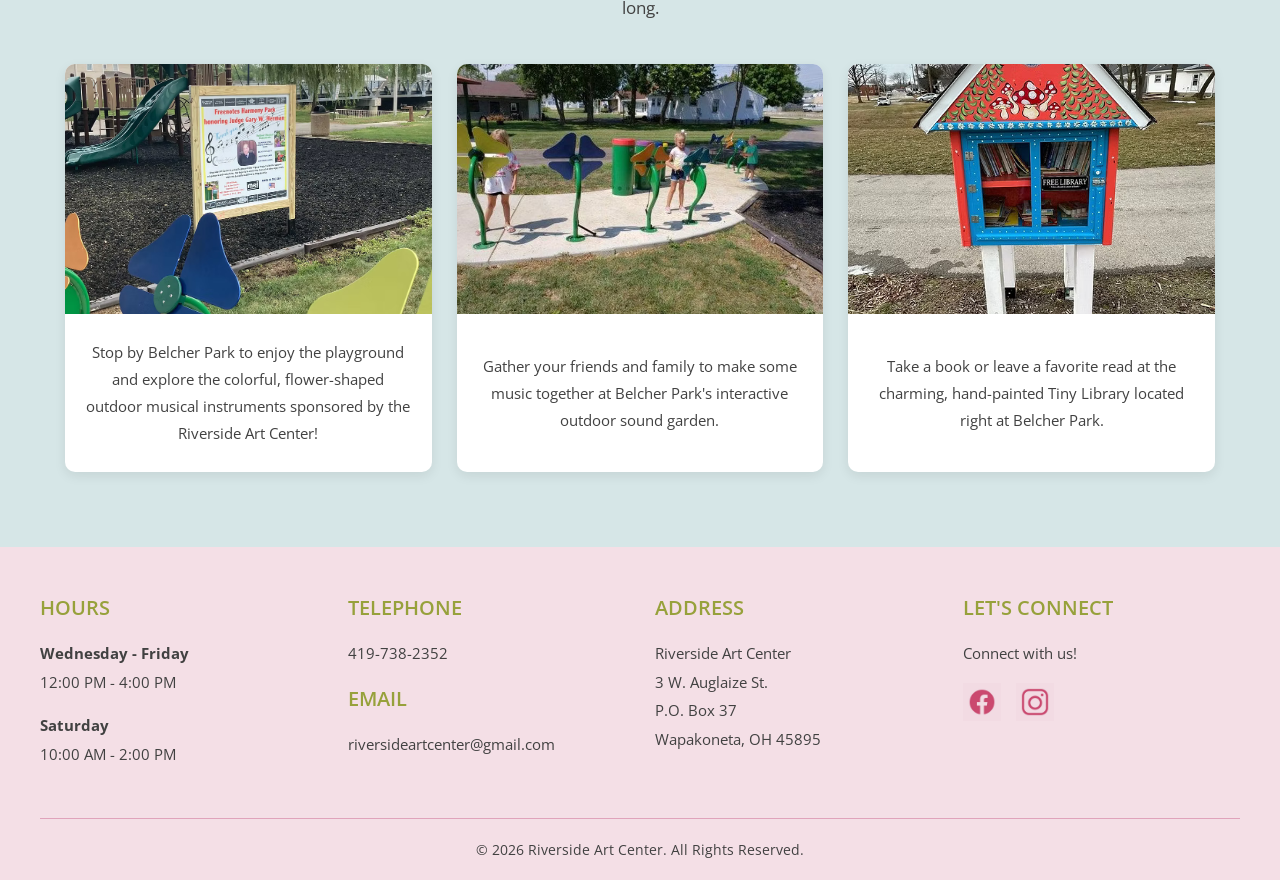
==== commit 528d1e82: "Update about.html" ====
--- a/about.html
+++ b/about.html
@@ -49,7 +49,7 @@
                         </li>
 
                         <li class="nav-item">
-                            <a href="events.html" class="nav-link">Events</a>
+                            <a href="events.html" class="nav-link">Membership</a>
                         </li>
 
                         <li class="nav-item">
--- a/style.css
+++ b/style.css
@@ -1,491 +1,643 @@
 
-/* =========================================
-   RIVERSIDE ART CENTER - HOME PAGE DESIGN
-   ========================================= */
+/* RIVERSIDE ART CENTER HOME PAGE DESIGN */
 
 /* COLOR PALETTE */
 :root {
-    --pink-light: #F4DFE6;
-    --pink: #E0A3BB;
-    --blue-light: #D6E6E7;
-    --sage-light: #C5CC82;
-    --sage-dark: #97A13B;
-    --text-dark: #414141;
-    --white: #FFFFFF;
+  --pink-light: #F4DFE6;
+  --pink: #E0A3BB;
+  --blue-light: #D6E6E7;
+  --sage-light: #C5CC82;
+  --sage-dark: #97A13B;
+  --text-dark: #414141;
+  --white: #FFFFFF;
 }
 
 /* GENERAL PAGE SETTINGS */
 * {
-    box-sizing: border-box;
+  box-sizing: border-box;
 }
 
 body {
-    margin: 0;
-    padding: 0;
-    color: var(--text-dark);
-    background-color: var(--white);
-    font-family: 'Open Sans', Helvetica, Arial, sans-serif;
-    font-size: 16px;
-    overflow-x: hidden;
+  margin: 0;
+  padding: 0;
+  color: var(--text-dark);
+  background-color: var(--white);
+  font-family: "Open Sans", Helvetica, Arial, sans-serif;
+  font-size: 16px;
+  overflow-x: hidden;
 }
 
 .container-fluid {
-    width: 100%;
-    max-width: 1250px;
-    margin: 0 auto;
-    padding-left: 25px;
-    padding-right: 25px;
+  width: 100%;
+  max-width: 1250px;
+  margin: 0 auto;
+  padding-left: 25px;
+  padding-right: 25px;
 }
 
 a {
-    transition: all 0.3s ease;
-}
-
-
-/* =========================================
-   HEADER AND NAVIGATION
-   ========================================= */
-
-.header {
-    background-color: var(--pink-light);
-    width: 100%;
-    padding: 8px 0;
+  transition: all 0.3s ease;
+}
+
+/* HEADER AND NAVIGATION */
+header {
+  background-color: var(--pink-light);
+  width: 100%;
+  padding: 8px 0;
 }
 
 .header-inner {
-    min-height: 85px;
-    display: flex;
-    align-items: center;
-    justify-content: space-between;
-    gap: 20px;
+  min-height: 85px;
+  display: flex;
+  align-items: center;
+  justify-content: space-between;
+  gap: 20px;
 }
 
 /* LOGO */
 .logo-link {
-    display: flex;
-    align-items: center;
-    flex-shrink: 0;
+  display: flex;
+  align-items: center;
+  flex-shrink: 0;
 }
 
 .rac-logo {
-    width: 200px;
-    height: 100px;
-    object-fit: contain;
+  width: 200px;
+  height: 100px;
+  object-fit: contain;
 }
 
 /* NAVIGATION */
 .main-nav .navbar-nav {
-    display: flex;
-    flex-direction: row;
-    align-items: center;
-    flex-wrap: wrap;
-    gap: 5px;
-    list-style: none;
-    margin: 0;
-    padding: 0;
+  display: flex;
+  flex-direction: row;
+  align-items: center;
+  flex-wrap: wrap;
+  gap: 5px;
+  list-style: none;
+  margin: 0;
+  padding: 0;
 }
 
 .navbar-nav .nav-link {
-    display: block;
-    color: var(--text-dark);
-    font-size: 15px;
-    font-weight: 600;
-    padding: 12px 18px;
-    border-radius: 6px;
-    text-decoration: none;
+  display: block;
+  color: var(--text-dark);
+  font-size: 15px;
+  font-weight: 600;
+  padding: 12px 18px;
+  border-radius: 6px;
+  text-decoration: none;
 }
 
 .navbar-nav .nav-link:hover,
 .navbar-nav .nav-link:focus,
 .nav-item.active .nav-link {
-    color: var(--white);
-    background-color: var(--sage-dark);
-}
-
-
-/* =========================================
-   KOI FISH BANNER
-   ========================================= */
-
+  color: var(--white);
+  background-color: var(--sage-dark);
+}
+
+/* KOI FISH BANNER */
 .koi-banner {
-    width: 100%;
-    height: 350px;
-    overflow: hidden;
-    background-color: var(--blue-light);
+  width: 100%;
+  height: 350px;
+  overflow: hidden;
+  background-color: var(--blue-light);
 }
 
 .banner-image {
-    width: 100%;
-    height: 100%;
-    display: block;
-    object-fit: cover;
-    object-position: center;
-}
-
-
-/* =========================================
-   MISSION STATEMENT
-   ========================================= */
-
+  width: 100%;
+  height: 100%;
+  display: block;
+  object-fit: cover;
+  object-position: center;
+}
+
+/* MISSION STATEMENT */
 .mission-section {
-    padding: 55px 0 45px;
-    text-align: center;
-    background-color: var(--white);
+  padding: 55px 0 45px;
+  text-align: center;
+  background-color: var(--white);
 }
 
 .section-heading {
-    color: var(--sage-dark);
-    font-size: 30px;
-    font-weight: 600;
-    text-align: center;
-    text-transform: uppercase;
-    letter-spacing: 2px;
-    margin: 0 0 25px;
+  color: var(--sage-dark);
+  font-size: 30px;
+  font-weight: 600;
+  text-align: center;
+  text-transform: uppercase;
+  letter-spacing: 2px;
+  margin: 0 0 25px;
 }
 
 .mission-text {
-    max-width: 950px;
-    margin: 0 auto 30px;
-    font-size: 17px;
-    line-height: 1.9;
+  max-width: 950px;
+  margin: 0 auto 30px;
+  font-size: 17px;
+  line-height: 1.9;
 }
 
 .mission-image {
-    display: block;
-    width: 100%;
-    max-width: 1000px;
-    height: 350px;
-    object-fit: cover;
-    object-position: center;
-    margin: 0 auto;
-    border-radius: 8px;
-}
-
-
-/* =========================================
-   FOUR CONTENT BOXES
-   ========================================= */
-
+  display: block;
+  width: 100%;
+  max-width: 1000px;
+  height: 350px;
+  object-fit: cover;
+  object-position: center;
+  margin: 0 auto;
+  border-radius: 8px;
+}
+
+/* FOUR CONTENT BOXES */
 .features-section {
-    padding: 65px 0 75px;
-    background-color: var(--blue-light);
+  padding: 65px 0 75px;
+  background-color: var(--blue-light);
 }
 
 .features-intro {
-    text-align: center;
-    font-size: 17px;
-    margin: 0 auto 40px;
+  text-align: center;
+  font-size: 17px;
+  margin: 0 auto 40px;
 }
 
 /* TWO BY TWO GRID */
 .features-grid {
-    display: grid;
-    grid-template-columns: repeat(2, minmax(0, 1fr));
-    gap: 30px;
-    max-width: 1000px;
-    margin: 0 auto;
+  display: grid;
+  grid-template-columns: repeat(2, minmax(0, 1fr));
+  gap: 30px;
+  max-width: 1000px;
+  margin: 0 auto;
 }
 
 /* INDIVIDUAL CARDS */
 .content-box {
-    background-color: var(--white);
-    border-radius: 10px;
-    overflow: hidden;
-    box-shadow: 0 4px 12px rgba(0, 0, 0, 0.08);
-    display: flex;
-    flex-direction: column;
-    text-align: center;
-    max-width: none;
-    margin: 0;
-    transition: transform 0.3s ease, box-shadow 0.3s ease;
+  background-color: var(--white);
+  border-radius: 10px;
+  overflow: hidden;
+  box-shadow: 0 4px 12px rgba(0, 0, 0, 0.08);
+  display: flex;
+  flex-direction: column;
+  text-align: center;
+  max-width: none;
+  margin: 0;
+  transition: transform 0.3s ease, box-shadow 0.3s ease;
 }
 
 .content-box:hover {
-    transform: translateY(-5px);
-    box-shadow: 0 8px 18px rgba(0, 0, 0, 0.12);
+  transform: translateY(-5px);
+  box-shadow: 0 8px 18px rgba(0, 0, 0, 0.12);
 }
 
 /* CARD IMAGES */
 .feature-image {
-    display: block;
-    width: 100%;
-    height: 240px;
-    object-fit: cover;
+  display: block;
+  width: 100%;
+  height: 240px;
+  object-fit: cover;
 }
 
 /* CARD TEXT */
 .content-box-text {
-    padding: 25px 25px 30px;
-    display: flex;
+  padding: 25px 25px 30px;
+  display: flex;
+  flex-direction: column;
+  flex-grow: 1;
+  align-items: center;
+}
+
+.content-box h3 {
+  color: var(--sage-dark);
+  font-size: 23px;
+  font-weight: 600;
+  margin: 0 0 15px;
+}
+
+.content-box p {
+  font-size: 15px;
+  line-height: 1.8;
+  margin: 0 0 25px;
+  flex-grow: 1;
+}
+
+/* READ MORE BUTTON */
+.read-more {
+  display: inline-block;
+  color: var(--white);
+  background-color: var(--pink);
+  border: none;
+  border-radius: 5px;
+  padding: 11px 28px;
+  font-size: 14px;
+  font-weight: 600;
+  text-transform: uppercase;
+  text-decoration: none;
+}
+
+.read-more:hover,
+.read-more:focus {
+  color: var(--white);
+  background-color: var(--sage-dark);
+  text-decoration: none;
+}
+
+/* FOOTER */
+footer {
+  background-color: var(--pink-light);
+  color: var(--text-dark);
+  padding: 50px 0 0;
+  font-size: 15px;
+}
+
+.footer-grid {
+  display: grid;
+  grid-template-columns: repeat(4, minmax(0, 1fr));
+  gap: 30px;
+  padding-bottom: 35px;
+}
+
+.footer-column h3 {
+  color: var(--sage-dark);
+  font-size: 20px;
+  font-weight: 600;
+  margin: 0 0 20px;
+  text-transform: uppercase;
+}
+
+.footer-column p {
+  line-height: 1.9;
+  margin-bottom: 15px;
+}
+
+.footer-column a {
+  color: var(--text-dark);
+  text-decoration: none;
+  overflow-wrap: anywhere;
+}
+
+.footer-column a:hover {
+  color: var(--sage-dark);
+  text-decoration: underline;
+}
+
+.footer-subheading {
+  margin-top: 20px !important;
+}
+
+/* SOCIAL MEDIA ICONS */
+.social-icons {
+  display: flex;
+  align-items: center;
+  gap: 15px;
+  margin-top: 15px;
+}
+
+.social-icons a {
+  display: inline-flex;
+  align-items: center;
+  justify-content: center;
+}
+
+.social-icon {
+  width: 38px;
+  height: 38px;
+  object-fit: contain;
+  transition: transform 0.3s ease;
+}
+
+.social-icon:hover {
+  transform: scale(1.15);
+}
+
+/* COPYRIGHT */
+.copyright-col {
+  border-top: 1px solid var(--pink);
+  text-align: center;
+  padding: 20px 10px;
+}
+
+.copyright-text {
+  color: var(--text-dark);
+  font-size: 14px;
+  margin: 0;
+}
+
+/* TABLET RESPONSIVE DESIGN */
+@media (max-width: 900px) {
+  .header-inner {
     flex-direction: column;
-    flex-grow: 1;
-    align-items: center;
-}
-
-.content-box h3 {
-    color: var(--sage-dark);
-    font-size: 23px;
-    font-weight: 600;
-    margin: 0 0 15px;
-}
-
-.content-box p {
+    justify-content: center;
+    gap: 5px;
+    padding: 10px 0;
+  }
+
+  .rac-logo {
+    width: 110px;
+    height: 60px;
+  }
+
+  .main-nav .navbar-nav {
+    justify-content: center;
+  }
+
+  .navbar-nav .nav-link {
+    padding: 10px 13px;
+  }
+
+  .footer-grid {
+    grid-template-columns: repeat(2, minmax(0, 1fr));
+  }
+}
+
+/* MOBILE RESPONSIVE DESIGN */
+@media (max-width: 600px) {
+  .container-fluid {
+    padding-left: 18px;
+    padding-right: 18px;
+  }
+
+  /* HEADER */
+  .header-inner {
+    flex-direction: column;
+    gap: 8px;
+  }
+
+  .rac-logo {
+    width: 100px;
+    height: 55px;
+  }
+
+  .main-nav {
+    width: 100%;
+  }
+
+  .main-nav .navbar-nav {
+    justify-content: center;
+    gap: 3px;
+  }
+
+  .navbar-nav .nav-link {
+    font-size: 13px;
+    padding: 9px 10px;
+  }
+
+  /* BANNER */
+  .koi-banner {
+    height: 220px;
+  }
+
+  /* MISSION */
+  .mission-section {
+    padding: 40px 0;
+  }
+
+  .section-heading {
+    font-size: 24px;
+  }
+
+  .mission-text {
     font-size: 15px;
     line-height: 1.8;
-    margin: 0 0 25px;
-    flex-grow: 1;
-}
-
-/* READ MORE BUTTON */
-.read-more {
-    display: inline-block;
-    color: var(--white);
-    background-color: var(--pink);
-    border: none;
-    border-radius: 5px;
-    padding: 11px 28px;
-    font-size: 14px;
-    font-weight: 600;
-    text-transform: uppercase;
-    text-decoration: none;
-}
-
-.read-more:hover,
-.read-more:focus {
-    color: var(--white);
-    background-color: var(--sage-dark);
-    text-decoration: none;
-}
-
-
-/* =========================================
-   FOOTER
-   ========================================= */
-
-.footer {
-    background-color: var(--pink-light);
-    color: var(--text-dark);
-    padding: 50px 0 0;
+  }
+
+  .mission-image {
+    height: 230px;
+  }
+
+  /* CONTENT BOXES */
+  .features-section {
+    padding: 45px 0;
+  }
+
+  .features-grid {
+    grid-template-columns: 1fr;
+    gap: 25px;
+  }
+
+  .feature-image {
+    height: 210px;
+  }
+
+  .content-box-text {
+    padding: 20px;
+  }
+
+  /* FOOTER */
+  footer {
+    padding-top: 40px;
+  }
+
+  .footer-grid {
+    grid-template-columns: 1fr;
+    gap: 20px;
+  }
+
+  .footer-column {
+    text-align: center;
+  }
+
+  .social-icons {
+    justify-content: center;
+  }
+
+  .copyright-text {
+    font-size: 12px;
+  }
+}
+
+/* ABOUT PAGE WELCOME SECTION */
+.about-welcome-section {
+  padding: 55px 0 65px;
+  background-color: var(--white);
+}
+
+.about-welcome-box {
+  max-width: 1050px;
+  margin: 0 auto 40px;
+  padding: 40px 45px;
+  background-color: var(--pink-light);
+  border-radius: 12px;
+  text-align: center;
+  box-shadow: 0 4px 12px rgba(0, 0, 0, 0.07);
+}
+
+.about-welcome-box h2 {
+  color: var(--sage-dark);
+  font-size: 25px;
+  font-weight: 600;
+  margin: 0 0 20px;
+}
+
+.about-welcome-box p {
+  font-size: 16px;
+  line-height: 1.9;
+  margin: 0 0 18px;
+}
+
+.about-welcome-box p:last-child {
+  margin-bottom: 0;
+}
+
+/* TWO ABOUT IMAGES */
+.about-image-grid {
+  display: grid;
+  grid-template-columns: repeat(2, minmax(0, 1fr));
+  gap: 30px;
+  max-width: 1050px;
+  margin: 0 auto;
+}
+
+.about-image {
+  display: block;
+  width: 100%;
+  height: 330px;
+  object-fit: cover;
+  border-radius: 10px;
+  box-shadow: 0 4px 12px rgba(0, 0, 0, 0.08);
+}
+
+/* MUSIC PARK SECTION */
+.music-park-section {
+  padding: 65px 0 75px;
+  background-color: var(--blue-light);
+}
+
+.music-park-intro {
+  max-width: 1000px;
+  margin: 0 auto 40px;
+  text-align: center;
+  font-size: 17px;
+  line-height: 1.9;
+}
+
+/* THREE MUSIC PARK CARDS */
+.music-park-grid {
+  display: grid;
+  grid-template-columns: repeat(3, minmax(0, 1fr));
+  gap: 25px;
+  max-width: 1150px;
+  margin: 0 auto;
+}
+
+.music-park-card {
+  display: flex;
+  flex-direction: column;
+  background-color: var(--white);
+  border-radius: 10px;
+  overflow: hidden;
+  text-align: center;
+  box-shadow: 0 4px 12px rgba(0, 0, 0, 0.08);
+  transition: transform 0.3s ease, box-shadow 0.3s ease;
+}
+
+.music-park-card:hover {
+  transform: translateY(-5px);
+  box-shadow: 0 8px 18px rgba(0, 0, 0, 0.12);
+}
+
+.music-park-image {
+  display: block;
+  width: 100%;
+  height: 250px;
+  object-fit: cover;
+}
+
+.music-park-card-text {
+  padding: 25px 20px;
+  flex-grow: 1;
+  display: flex;
+  align-items: center;
+  justify-content: center;
+}
+
+.music-park-card-text p {
+  font-size: 15px;
+  line-height: 1.8;
+  margin: 0;
+}
+
+/* ABOUT PAGE RESPONSIVE DESIGN */
+@media (max-width: 900px) {
+  .music-park-grid {
+    grid-template-columns: repeat(2, minmax(0, 1fr));
+  }
+
+  .music-park-card:last-child {
+    grid-column: 1 / -1;
+    max-width: 500px;
+    width: 100%;
+    justify-self: center;
+  }
+
+  .about-image {
+    height: 280px;
+  }
+}
+
+@media (max-width: 600px) {
+  .about-welcome-section {
+    padding: 40px 0;
+  }
+
+  .about-welcome-box {
+    padding: 25px 20px;
+  }
+
+  .about-welcome-box h2 {
+    font-size: 21px;
+  }
+
+  .about-welcome-box p {
     font-size: 15px;
-}
-
-.footer-grid {
-    display: grid;
-    grid-template-columns: repeat(4, minmax(0, 1fr));
-    gap: 30px;
-    padding-bottom: 35px;
-}
-
-.footer-column h3 {
-    color: var(--sage-dark);
-    font-size: 20px;
-    font-weight: 600;
-    margin: 0 0 20px;
-    text-transform: uppercase;
-}
-
-.footer-column p {
-    line-height: 1.9;
-    margin-bottom: 15px;
-}
-
-.footer-column a {
-    color: var(--text-dark);
-    text-decoration: none;
-    overflow-wrap: anywhere;
-}
-
-.footer-column a:hover {
-    color: var(--sage-dark);
-    text-decoration: underline;
-}
-
-.footer-subheading {
-    margin-top: 20px !important;
-}
-
-/* SOCIAL MEDIA ICONS */
-.social-icons {
-    display: flex;
-    align-items: center;
-    gap: 15px;
-    margin-top: 15px;
-}
-
-.social-icons a {
-    display: inline-flex;
-    align-items: center;
-    justify-content: center;
-}
-
-.social-icon {
-    width: 38px;
-    height: 38px;
-    object-fit: contain;
-    transition: transform 0.3s ease;
-}
-
-.social-icon:hover {
-    transform: scale(1.15);
-}
-
-/* COPYRIGHT */
-.copyright-col {
-    border-top: 1px solid var(--pink);
-    text-align: center;
-    padding: 20px 10px;
-}
-
-.copyright-text {
-    color: var(--text-dark);
-    font-size: 14px;
-    margin: 0;
-}
-
-
-/* =========================================
-   TABLET RESPONSIVE DESIGN
-   ========================================= */
-
-@media (max-width: 900px) {
-
-    .header-inner {
-        flex-direction: column;
-        justify-content: center;
-        gap: 5px;
-        padding: 10px 0;
-    }
-
-    .rac-logo {
-        width: 110px;
-        height: 60px;
-    }
-
-    .main-nav .navbar-nav {
-        justify-content: center;
-    }
-
-    .navbar-nav .nav-link {
-        padding: 10px 13px;
-    }
-
-    .footer-grid {
-        grid-template-columns: repeat(2, minmax(0, 1fr));
-    }
-
-}
-
-
-/* =========================================
-   MOBILE RESPONSIVE DESIGN
-   ========================================= */
-
-@media (max-width: 600px) {
-
-    .container-fluid {
-        padding-left: 18px;
-        padding-right: 18px;
-    }
-
-    /* HEADER */
-    .header-inner {
-        flex-direction: column;
-        gap: 8px;
-    }
-
-    .rac-logo {
-        width: 100px;
-        height: 55px;
-    }
-
-    .main-nav {
-        width: 100%;
-    }
-
-    .main-nav .navbar-nav {
-        justify-content: center;
-        gap: 3px;
-    }
-
-    .navbar-nav .nav-link {
-        font-size: 13px;
-        padding: 9px 10px;
-    }
-
-    /* BANNER */
-    .koi-banner {
-        height: 220px;
-    }
-
-    /* MISSION */
-    .mission-section {
-        padding: 40px 0;
-    }
-
-    .section-heading {
-        font-size: 24px;
-    }
-
-    .mission-text {
-        font-size: 15px;
-        line-height: 1.8;
-    }
-
-    .mission-image {
-        height: 230px;
-    }
-
-    /* CONTENT BOXES */
-    .features-section {
-        padding: 45px 0;
-    }
-
-    .features-grid {
-        grid-template-columns: 1fr;
-        gap: 25px;
-    }
-
-    .feature-image {
-        height: 210px;
-    }
-
-    .content-box-text {
-        padding: 20px;
-    }
-
-    /* FOOTER */
-    .footer {
-        padding-top: 40px;
-    }
-
-    .footer-grid {
-        grid-template-columns: 1fr;
-        gap: 20px;
-    }
-
-    .footer-column {
-        text-align: center;
-    }
-
-    .social-icons {
-        justify-content: center;
-    }
-
-    .copyright-text {
-        font-size: 12px;
-    }
-
-   
-/* =========================================
-   ABOUT PAGE - WELCOME SECTION
-   ========================================= */
-
-.about-welcome-section {
+  }
+
+  .about-image-grid {
+    grid-template-columns: 1fr;
+    gap: 20px;
+  }
+
+  .about-image {
+    height: 230px;
+  }
+
+  .music-park-section {
+    padding: 45px 0;
+  }
+
+  .music-park-intro {
+    font-size: 15px;
+    line-height: 1.8;
+  }
+
+  .music-park-grid {
+    grid-template-columns: 1fr;
+    gap: 25px;
+  }
+
+  .music-park-card:last-child {
+    grid-column: auto;
+    max-width: none;
+  }
+
+  .music-park-image {
+    height: 230px;
+  }
+
+  .music-park-card-text {
+    padding: 22px;
+  }
+}
+
+
+/* =================================
+   ARTIST PAGE
+================================= */
+
+/* ARTIST INTRODUCTION */
+.artist-intro-section {
     padding: 55px 0 65px;
     background-color: var(--white);
 }
 
-.about-welcome-box {
+.artist-intro-box {
     max-width: 1050px;
     margin: 0 auto 40px;
     padding: 40px 45px;
@@ -495,187 +647,195 @@
     box-shadow: 0 4px 12px rgba(0, 0, 0, 0.07);
 }
 
-.about-welcome-box h2 {
+.artist-intro-box h1 {
     color: var(--sage-dark);
-    font-size: 25px;
+    font-size: 30px;
     font-weight: 600;
-    margin: 0 0 20px;
-}
-
-.about-welcome-box p {
+    text-transform: uppercase;
+    letter-spacing: 2px;
+    margin: 0 0 25px;
+}
+
+.artist-intro-box p {
     font-size: 16px;
     line-height: 1.9;
     margin: 0 0 18px;
 }
 
-.about-welcome-box p:last-child {
+.artist-intro-box p:last-child {
     margin-bottom: 0;
 }
 
-
-/* TWO ABOUT IMAGES */
-
-.about-image-grid {
+.artist-intro-box a {
+    color: var(--sage-dark);
+    font-weight: 700;
+}
+
+.artist-intro-box a:hover {
+    color: var(--pink);
+}
+
+
+/* COMMUNITY IMAGE */
+.artist-community-image {
+    display: block;
+    width: 85%;
+    max-width: 750px;
+    height: 230px;
+    object-fit: cover;
+    border-radius: 10px;
+    margin: 0 auto;
+    box-shadow: 0 4px 12px rgba(0, 0, 0, 0.08);
+}
+
+
+/* INDIVIDUAL ARTIST SECTIONS */
+.artist-section {
+    padding: 65px 0;
+    background-color: var(--white);
+}
+
+.artist-section-alt {
+    background-color: var(--blue-light);
+}
+
+.artist-card {
+    max-width: 1100px;
+    margin: 0 auto;
+    padding: 35px;
+    background-color: var(--white);
+    border-radius: 12px;
     display: grid;
-    grid-template-columns: repeat(2, minmax(0, 1fr));
-    gap: 30px;
-    max-width: 1050px;
-    margin: 0 auto;
-}
-
-.about-image {
+    grid-template-columns: 1.2fr 0.8fr;
+    align-items: center;
+    gap: 35px;
+    box-shadow: 0 4px 12px rgba(0, 0, 0, 0.07);
+}
+
+
+/* ARTIST INFORMATION */
+.artist-information h2 {
+    color: var(--sage-dark);
+    font-size: 28px;
+    font-weight: 600;
+    margin: 0 0 12px;
+}
+
+.artist-information h3 {
+    color: var(--pink);
+    font-size: 15px;
+    font-weight: 700;
+    letter-spacing: 1px;
+    margin: 0 0 22px;
+}
+
+.artist-information p {
+    font-size: 15px;
+    line-height: 1.9;
+    margin: 0 0 18px;
+}
+
+
+/* ARTIST QUOTE */
+.artist-quote {
+    color: var(--sage-dark);
+    font-size: 17px;
+    font-style: italic;
+    font-weight: 600;
+    line-height: 1.8;
+    border-left: 4px solid var(--pink);
+    padding: 10px 0 10px 20px;
+    margin: 20px 0;
+}
+
+
+/* ARTWORK IMAGES */
+.artist-artwork {
+    text-align: center;
+}
+
+.artist-artwork img {
     display: block;
     width: 100%;
-    height: 330px;
+    height: 350px;
     object-fit: cover;
-    border-radius: 10px;
-    box-shadow: 0 4px 12px rgba(0, 0, 0, 0.08);
-}
-
-
-/* =========================================
-   MUSIC PARK SECTION
-   ========================================= */
-
-.music-park-section {
-    padding: 65px 0 75px;
-    background-color: var(--blue-light);
-}
-
-.music-park-intro {
-    max-width: 1000px;
-    margin: 0 auto 40px;
-    text-align: center;
-    font-size: 17px;
-    line-height: 1.9;
-}
-
-
-/* THREE MUSIC PARK CARDS */
-
-.music-park-grid {
-    display: grid;
-    grid-template-columns: repeat(3, minmax(0, 1fr));
-    gap: 25px;
-    max-width: 1150px;
-    margin: 0 auto;
-}
-
-.music-park-card {
-    display: flex;
-    flex-direction: column;
-    background-color: var(--white);
-    border-radius: 10px;
-    overflow: hidden;
-    text-align: center;
-    box-shadow: 0 4px 12px rgba(0, 0, 0, 0.08);
-    transition: transform 0.3s ease, box-shadow 0.3s ease;
-}
-
-.music-park-card:hover {
-    transform: translateY(-5px);
-    box-shadow: 0 8px 18px rgba(0, 0, 0, 0.12);
-}
-
-.music-park-image {
-    display: block;
-    width: 100%;
-    height: 250px;
-    object-fit: cover;
-}
-
-.music-park-card-text {
-    padding: 25px 20px;
-    flex-grow: 1;
-    display: flex;
-    align-items: center;
-    justify-content: center;
-}
-
-.music-park-card-text p {
-    font-size: 15px;
-    line-height: 1.8;
-    margin: 0;
-}
-
-
-/* =========================================
-   ABOUT PAGE RESPONSIVE DESIGN
-   ========================================= */
-
+    border-radius: 9px;
+    box-shadow: 0 4px 12px rgba(0, 0, 0, 0.1);
+}
+
+.artist-artwork p {
+    color: var(--sage-dark);
+    font-size: 14px;
+    font-weight: 600;
+    margin: 12px 0 0;
+}
+
+
+/* ARTIST PAGE TABLET DESIGN */
 @media (max-width: 900px) {
 
-    .music-park-grid {
-        grid-template-columns: repeat(2, minmax(0, 1fr));
-    }
-
-    .music-park-card:last-child {
-        grid-column: 1 / -1;
-        max-width: 500px;
-        width: 100%;
-        justify-self: center;
-    }
-
-    .about-image {
-        height: 280px;
-    }
-}
-
-
+    .artist-card {
+        grid-template-columns: 1fr;
+        max-width: 750px;
+    }
+
+    .artist-artwork img {
+        height: 320px;
+        max-width: 550px;
+        margin: 0 auto;
+    }
+
+    .artist-community-image {
+        height: 300px;
+    }
+}
+
+
+/* ARTIST PAGE MOBILE DESIGN */
 @media (max-width: 600px) {
 
-    .about-welcome-section {
+    .artist-intro-section {
         padding: 40px 0;
     }
 
-    .about-welcome-box {
+    .artist-intro-box {
         padding: 25px 20px;
     }
 
-    .about-welcome-box h2 {
-        font-size: 21px;
-    }
-
-    .about-welcome-box p {
+    .artist-intro-box h1 {
+        font-size: 23px;
+    }
+
+    .artist-intro-box p {
         font-size: 15px;
     }
 
-    .about-image-grid {
-        grid-template-columns: 1fr;
-        gap: 20px;
-    }
-
-    .about-image {
-        height: 230px;
-    }
-
-    .music-park-section {
-        padding: 45px 0;
-    }
-
-    .music-park-intro {
-        font-size: 15px;
-        line-height: 1.8;
-    }
-
-    .music-park-grid {
-        grid-template-columns: 1fr;
+    .artist-community-image {
+        height: 220px;
+    }
+
+    .artist-section {
+        padding: 40px 0;
+    }
+
+    .artist-card {
+        padding: 22px;
         gap: 25px;
     }
 
-    .music-park-card:last-child {
-        grid-column: auto;
-        max-width: none;
-    }
-
-    .music-park-image {
-        height: 230px;
-    }
-
-    .music-park-card-text {
-        padding: 22px;
-    }
-}
-
-
-}
+    .artist-information h2 {
+        font-size: 23px;
+    }
+
+    .artist-information h3 {
+        font-size: 13px;
+    }
+
+    .artist-information p {
+        font-size: 14px;
+    }
+
+    .artist-artwork img {
+        height: 240px;
+    }
+}
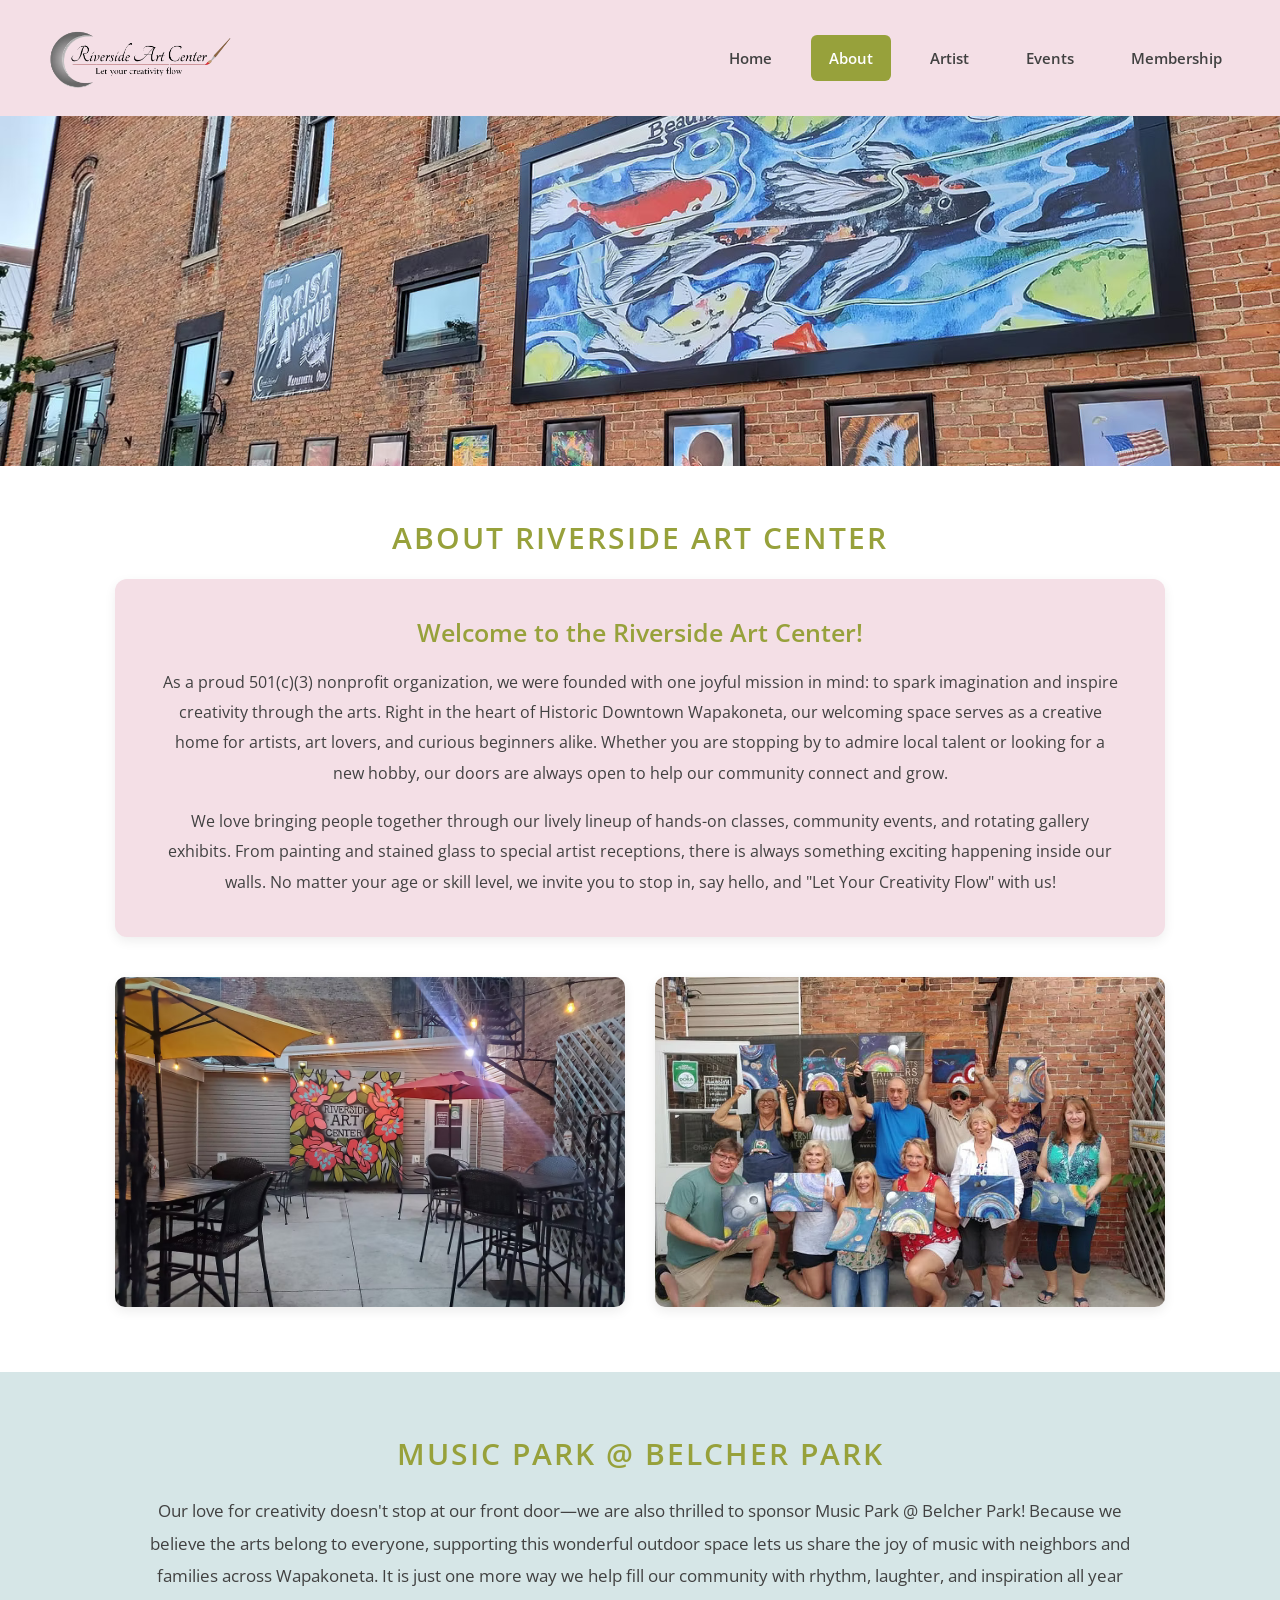
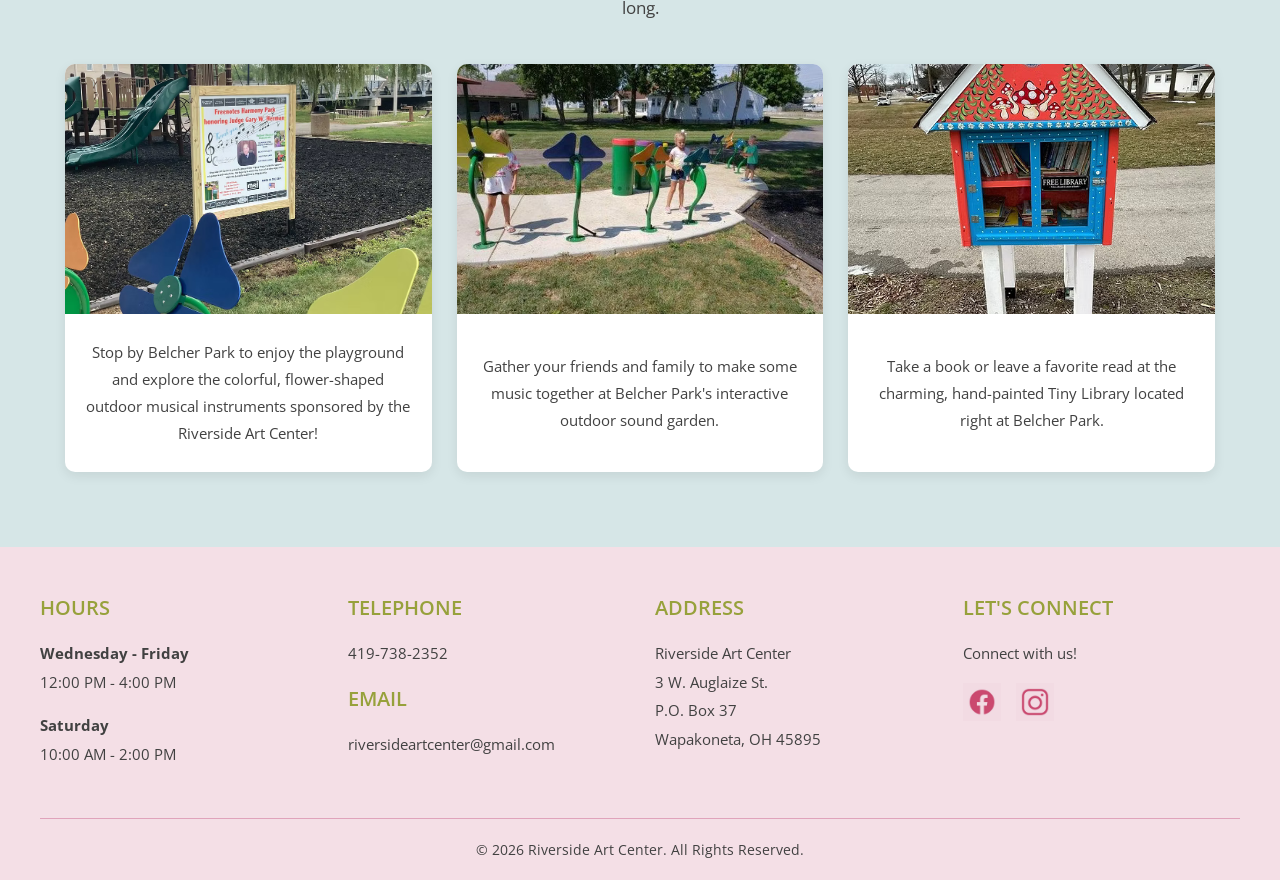
==== commit 5118d242: "Update about.html" ====
--- a/about.html
+++ b/about.html
@@ -49,11 +49,11 @@
                         </li>
 
                         <li class="nav-item">
-                            <a href="events.html" class="nav-link">Membership</a>
+                            <a href="events.html" class="nav-link">Events</a>
                         </li>
 
                         <li class="nav-item">
-                            <a href="contact.html" class="nav-link">Contact</a>
+                            <a href="contact.html" class="nav-link">Membership</a>
                         </li>
 
                     </ul>
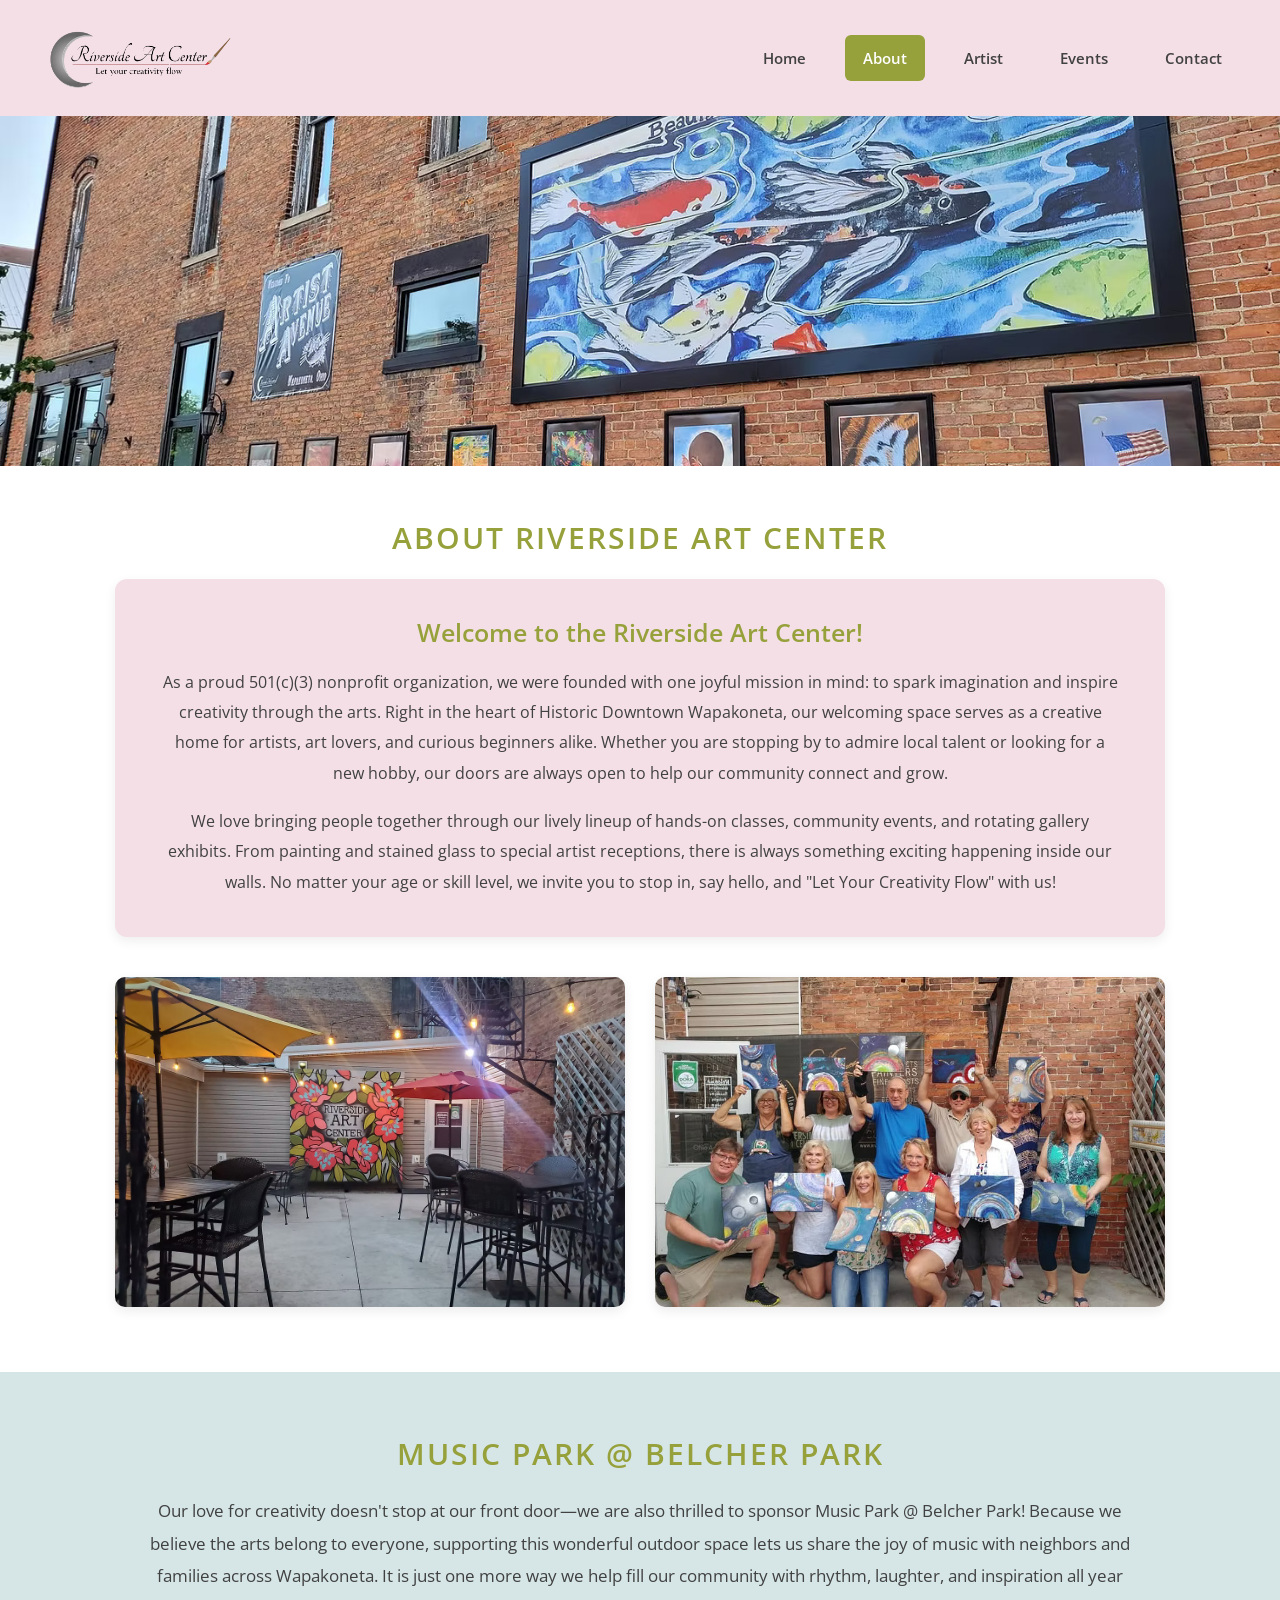
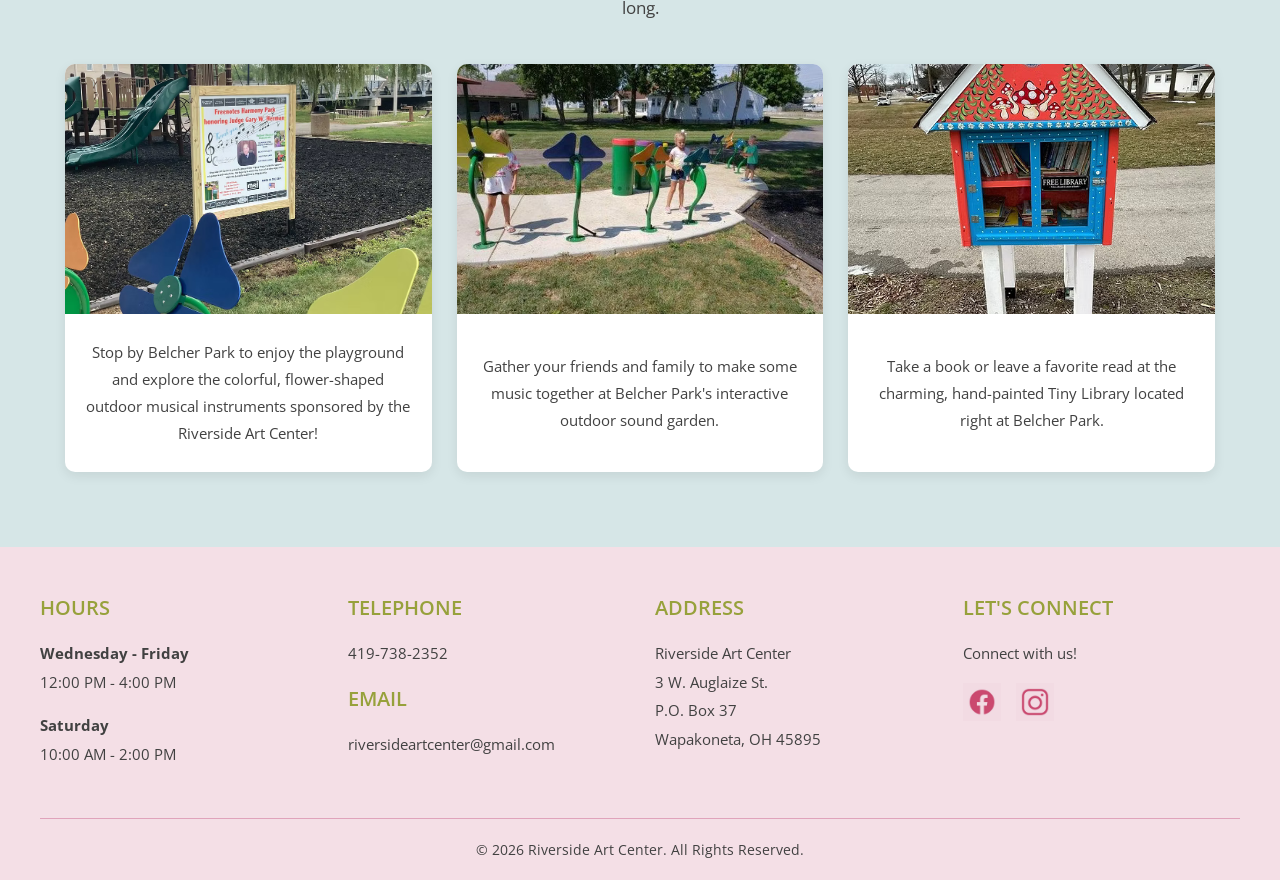
==== commit 320b4d32: "Update about.html" ====
--- a/about.html
+++ b/about.html
@@ -49,11 +49,11 @@
                         </li>
 
                         <li class="nav-item">
-                            <a href="events.html" class="nav-link">Events</a>
+                            <a href="blog.html" class="nav-link">Events</a>
                         </li>
 
                         <li class="nav-item">
-                            <a href="contact.html" class="nav-link">Membership</a>
+                            <a href="contact.html" class="nav-link">Contact</a>
                         </li>
 
                     </ul>
--- a/style.css
+++ b/style.css
@@ -838,4 +838,3 @@
     .artist-artwork img {
         height: 240px;
     }
-}
